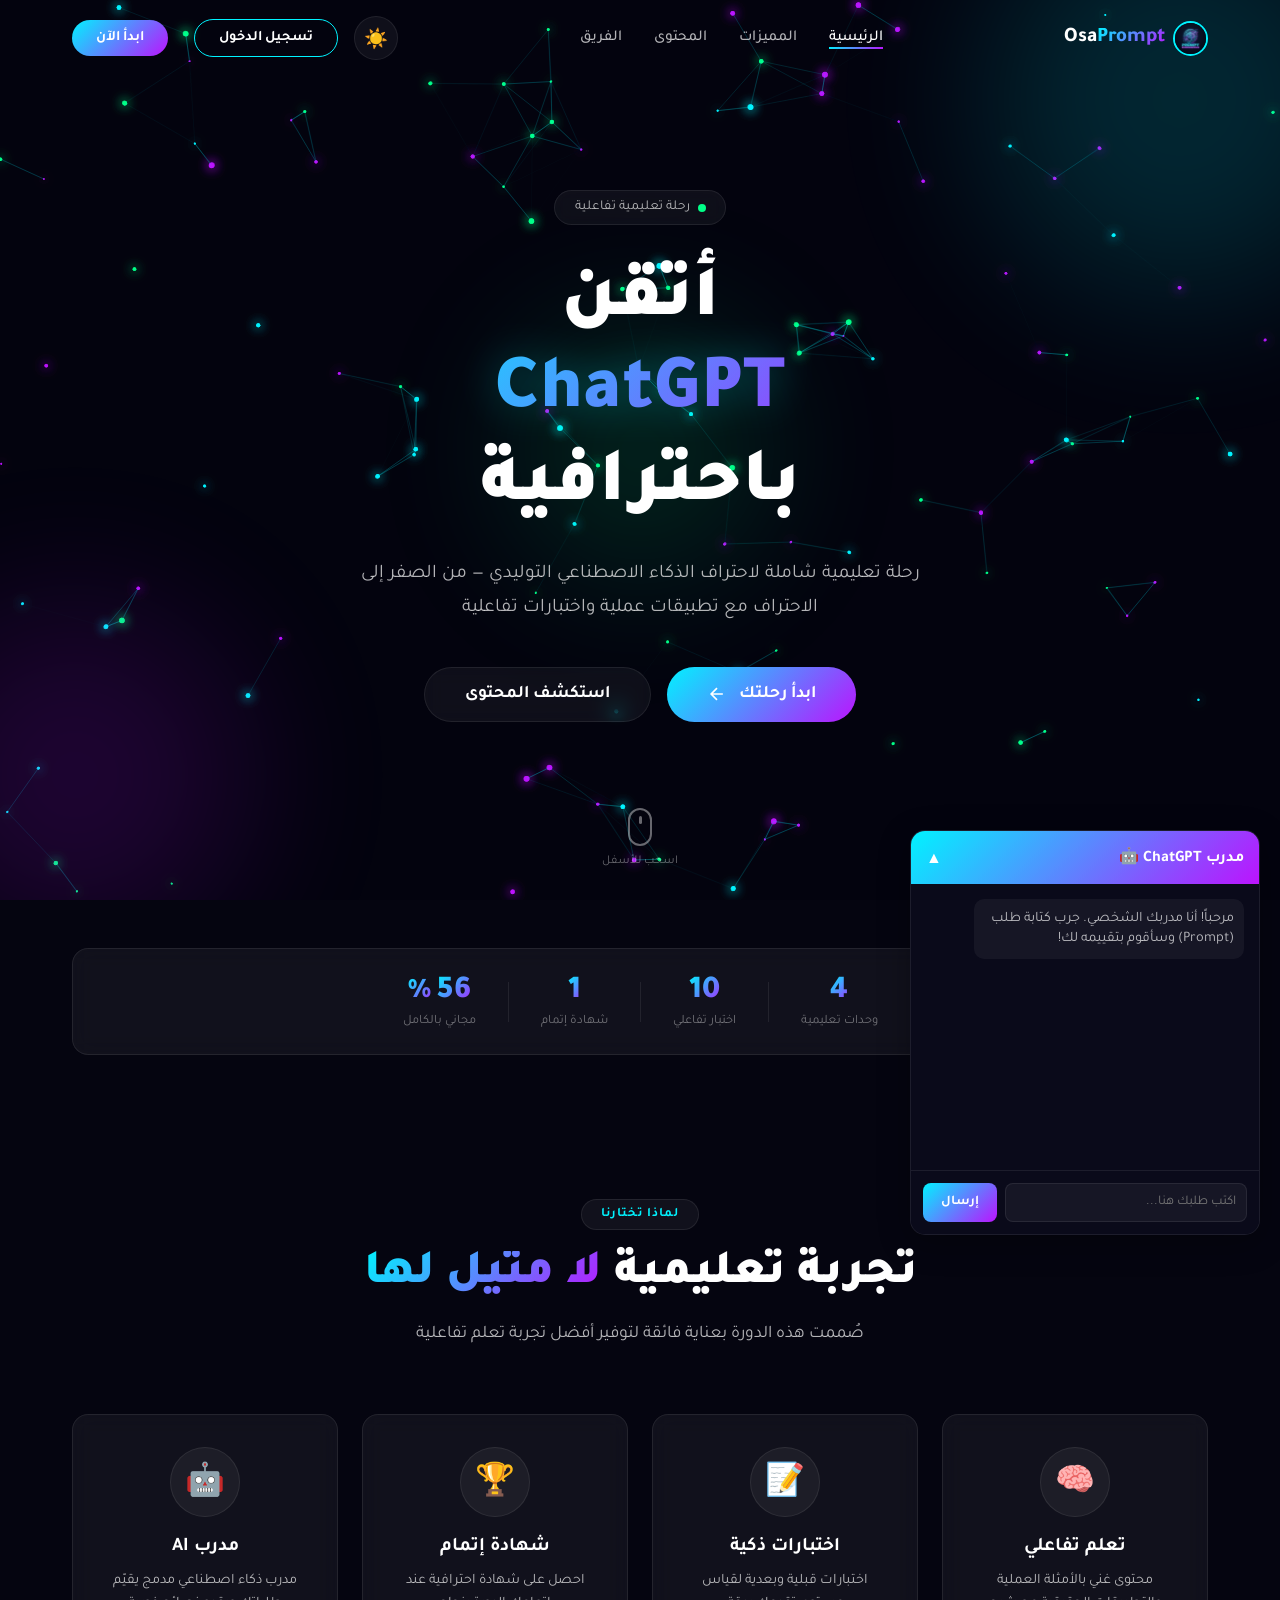
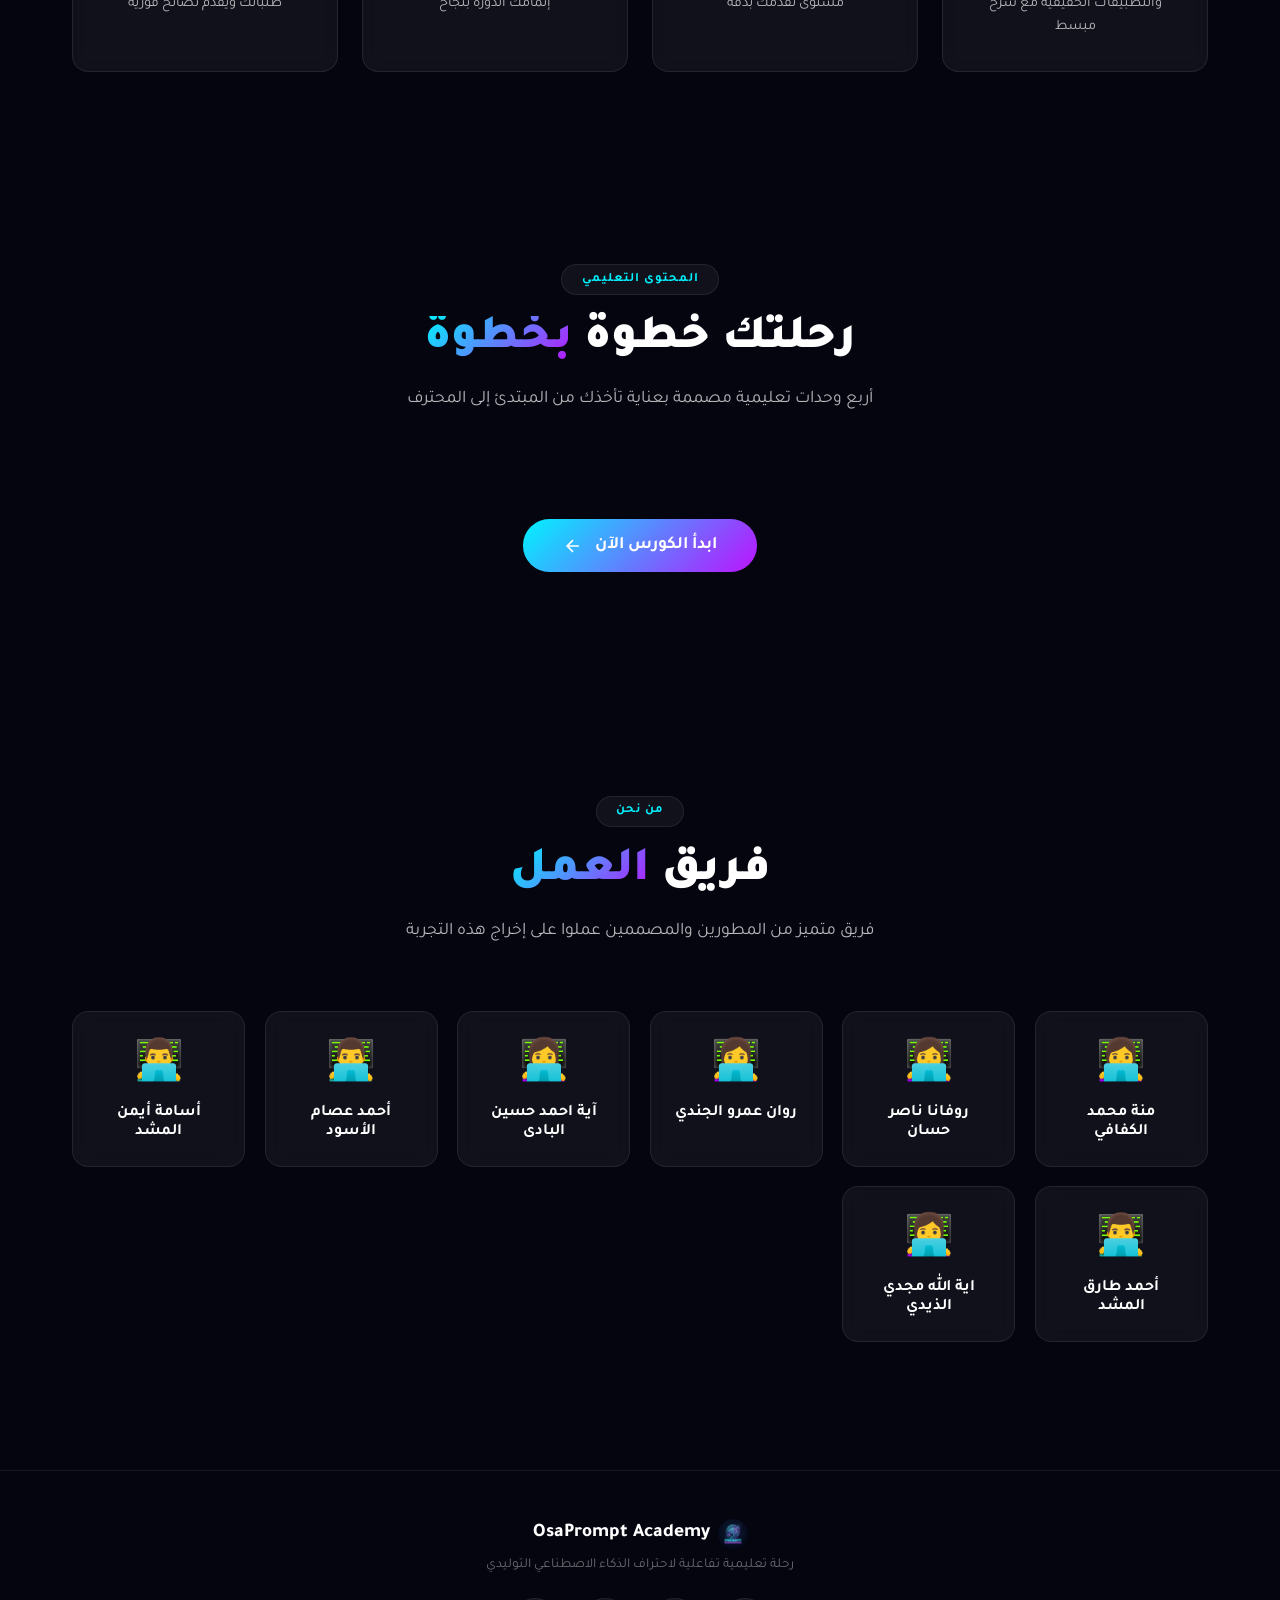
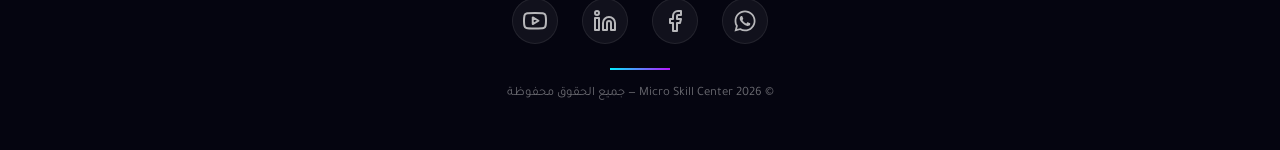
==== index.html @ b355934a "Add files via upload" ====
<!DOCTYPE html>
<html lang="ar" dir="rtl">

<head>
    <meta charset="UTF-8">
    <meta name="viewport" content="width=device-width, initial-scale=1.0">
    <title>OsaPrompt | إتقان ChatGPT</title>
    <meta name="description"
        content="رحلتك لاحتراف الذكاء الاصطناعي التوليدي - تعلم ChatGPT بأسلوب تفاعلي مبهر مع اختبارات وشهادة إتمام">
    
    <!-- Open Graph / Social Media Meta Tags -->
    <meta property="og:title" content="OsaPrompt | إتقان ChatGPT">
    <meta property="og:description" content="رحلة تعليمية تفاعلية لاحتراف الذكاء الاصطناعي التوليدي مع أسامة">
    <meta property="og:image" content="https://osamai-academy.com/assets/osamai_logo.png">
    <meta property="og:url" content="https://osamai-academy.com">
    <meta property="og:type" content="website">
    <meta name="twitter:card" content="summary_large_image">
    <meta name="twitter:title" content="OsaPrompt | إتقان ChatGPT">
    <meta name="twitter:description" content="رحلة تعليمية تفاعلية لاحتراف الذكاء الاصطناعي التوليدي مع أسامة">
    <meta name="twitter:image" content="https://osamai-academy.com/assets/osamai_logo.png">
    
    <link rel="icon" type="image/png" href="assets/osamai_logo.png">
    <link rel="preconnect" href="https://fonts.googleapis.com">
    <link rel="preconnect" href="https://fonts.gstatic.com" crossorigin>
    <link
        href="https://fonts.googleapis.com/css2?family=Inter:wght@300;400;500;600;700;800;900&family=Tajawal:wght@300;400;500;700;800;900&display=swap"
        rel="stylesheet">
    <link rel="stylesheet" href="styles.css">
</head>

<body data-theme="dark">
    <canvas id="neon-canvas"></canvas>

    <!-- ===== NAVBAR ===== -->
    <nav class="navbar" id="navbar">
        <div class="nav-container">
            <a href="#" class="nav-logo">
                <img src="assets/osamai_logo.png" alt="OsamAI Logo" id="navbar-logo" style="height: 35px; border-radius: 50%; border: 2px solid var(--accent); cursor: pointer; transition: transform 0.3s;" onmouseover="this.style.transform='scale(1.1)'" onmouseout="this.style.transform='scale(1)'">
                <span class="logo-text" style="direction: ltr;">Osa<span class="logo-highlight">Prompt</span></span>
            </a>
            <ul class="nav-links" id="nav-links">
                <li><a href="#hero" class="nav-link active">الرئيسية</a></li>
                <li><a href="#features" class="nav-link">المميزات</a></li>
                <li><a href="#modules" class="nav-link">المحتوى</a></li>
                <li><a href="#team" class="nav-link">الفريق</a></li>
            </ul>
            <div class="nav-actions">
                <button class="theme-toggle" id="theme-toggle" title="تبديل المظهر" aria-label="Toggle theme">
                    <span class="theme-icon-dark">☀️</span>
                    <span class="theme-icon-light">🌙</span>
                </button>
                <a href="login.html" class="nav-cta" style="background: transparent; border: 1px solid var(--accent); margin-left: 10px; text-decoration: none; display: flex; align-items: center; justify-content: center;">تسجيل الدخول</a>
                <button class="nav-cta" id="nav-start-btn">ابدأ الآن</button>
                <button class="mobile-menu-btn" id="mobile-menu-btn" aria-label="القائمة">
                    <span></span><span></span><span></span>
                </button>
            </div>
        </div>
    </nav>

    <!-- ===== HERO SECTION ===== -->
    <section class="hero" id="hero">
        <div class="hero-bg-orbs">
            <div class="orb orb-1"></div>
            <div class="orb orb-2"></div>
            <div class="orb orb-3"></div>
        </div>
        <div class="hero-content">
            <div class="hero-badge animate-on-scroll">
                <span class="badge-dot"></span>
                رحلة تعليمية تفاعلية
            </div>
            <h1 class="hero-title animate-on-scroll">
                <span class="title-line">أتقن</span>
                <span class="title-line glow-text">ChatGPT</span>
                <span class="title-line">باحترافية</span>
            </h1>
            <p class="hero-subtitle animate-on-scroll">
                رحلة تعليمية شاملة لاحتراف الذكاء الاصطناعي التوليدي — من الصفر إلى الاحتراف مع تطبيقات عملية واختبارات
                تفاعلية
            </p>
            <div class="hero-actions animate-on-scroll">
                <button class="btn-primary btn-glow" id="hero-start-btn">
                    <span>ابدأ رحلتك</span>
                    <svg width="20" height="20" viewBox="0 0 24 24" fill="none" stroke="currentColor" stroke-width="2">
                        <path d="M19 12H5M12 19l-7-7 7-7" />
                    </svg>
                </button>
                <a href="#modules" class="btn-secondary">
                    <span>استكشف المحتوى</span>
                </a>
            </div>
        </div>
        <div class="scroll-indicator">
            <div class="mouse">
                <div class="wheel"></div>
            </div>
            <span>اسحب للأسفل</span>
        </div>
    </section>

    <!-- ===== STATS BAR ===== -->
    <section class="stats-bar" id="stats-bar">
        <div class="container">
            <div class="hero-stats animate-on-scroll">
                <div class="stat-item">
                    <span class="stat-number" data-target="4">0</span>
                    <span class="stat-label">وحدات تعليمية</span>
                </div>
                <div class="stat-divider"></div>
                <div class="stat-item">
                    <span class="stat-number" data-target="10">0</span>
                    <span class="stat-label">اختبار تفاعلي</span>
                </div>
                <div class="stat-divider"></div>
                <div class="stat-item">
                    <span class="stat-number" data-target="1">0</span>
                    <span class="stat-label">شهادة إتمام</span>
                </div>
                <div class="stat-divider"></div>
                <div class="stat-item">
                    <span class="stat-number" data-target="100">0</span>
                    <span class="stat-label-suffix">%</span>
                    <span class="stat-label">مجاني بالكامل</span>
                </div>
            </div>
        </div>
    </section>

    <!-- ===== FEATURES SECTION ===== -->
    <section class="features-section" id="features">
        <div class="container">
            <div class="section-header animate-on-scroll">
                <span class="section-tag">لماذا تختارنا</span>
                <h2 class="section-title">تجربة تعليمية <span class="gradient-text">لا مثيل لها</span></h2>
                <p class="section-desc">صُممت هذه الدورة بعناية فائقة لتوفير أفضل تجربة تعلم تفاعلية</p>
            </div>
            <div class="features-grid">
                <div class="feature-card animate-on-scroll" data-delay="0">
                    <div class="feature-icon-wrap">
                        <div class="feature-icon">🧠</div>
                    </div>
                    <h3>تعلم تفاعلي</h3>
                    <p>محتوى غني بالأمثلة العملية والتطبيقات الحقيقية مع شرح مبسط</p>
                </div>
                <div class="feature-card animate-on-scroll" data-delay="100">
                    <div class="feature-icon-wrap">
                        <div class="feature-icon">📝</div>
                    </div>
                    <h3>اختبارات ذكية</h3>
                    <p>اختبارات قبلية وبعدية لقياس مستوى تقدمك بدقة</p>
                </div>
                <div class="feature-card animate-on-scroll" data-delay="200">
                    <div class="feature-icon-wrap">
                        <div class="feature-icon">🏆</div>
                    </div>
                    <h3>شهادة إتمام</h3>
                    <p>احصل على شهادة احترافية عند إتمامك الدورة بنجاح</p>
                </div>
                <div class="feature-card animate-on-scroll" data-delay="300">
                    <div class="feature-icon-wrap">
                        <div class="feature-icon">🤖</div>
                    </div>
                    <h3>مدرب AI</h3>
                    <p>مدرب ذكاء اصطناعي مدمج يقيّم طلباتك ويقدم نصائح فورية</p>
                </div>
            </div>
        </div>
    </section>

    <!-- ===== MODULES SECTION ===== -->
    <section class="modules-section" id="modules">
        <div class="container">
            <div class="section-header animate-on-scroll">
                <span class="section-tag">المحتوى التعليمي</span>
                <h2 class="section-title">رحلتك خطوة <span class="gradient-text">بخطوة</span></h2>
                <p class="section-desc">أربع وحدات تعليمية مصممة بعناية تأخذك من المبتدئ إلى المحترف</p>
            </div>
            <div class="modules-grid" id="modules-container">
                <!-- Modules will be injected here by script.js -->
            </div>
            <div class="modules-cta animate-on-scroll">
                <button class="btn-primary btn-glow" id="modules-start-btn">
                    <span>ابدأ الكورس الآن</span>
                    <svg width="20" height="20" viewBox="0 0 24 24" fill="none" stroke="currentColor" stroke-width="2">
                        <path d="M19 12H5M12 19l-7-7 7-7" />
                    </svg>
                </button>
            </div>
        </div>
    </section>

    <!-- ===== TEAM SECTION ===== -->
    <section class="team-section" id="team">
        <div class="container">
            <div class="section-header animate-on-scroll">
                <span class="section-tag">من نحن</span>
                <h2 class="section-title">فريق <span class="gradient-text">العمل</span></h2>
                <p class="section-desc">فريق متميز من المطورين والمصممين عملوا على إخراج هذه التجربة</p>
            </div>
            <div class="team-grid">
                <div class="team-card animate-on-scroll" data-delay="0">
                    <div class="team-avatar">👩‍💻</div>
                    <h4>منة محمد الكفافي</h4>
                </div>
                <div class="team-card animate-on-scroll" data-delay="50">
                    <div class="team-avatar">👩‍💻</div>
                    <h4>روفانا ناصر حسان</h4>
                </div>
                <div class="team-card animate-on-scroll" data-delay="100">
                    <div class="team-avatar">👩‍💻</div>
                    <h4>روان عمرو الجندي</h4>
                </div>
                <div class="team-card animate-on-scroll" data-delay="150">
                    <div class="team-avatar">👩‍💻</div>
                    <h4>آية احمد حسين البادى</h4>
                </div>
                <div class="team-card animate-on-scroll" data-delay="200">
                    <div class="team-avatar">👨‍💻</div>
                    <h4>أحمد عصام الأسود</h4>
                </div>
                <div class="team-card animate-on-scroll" data-delay="250">
                    <div class="team-avatar">👨‍💻</div>
                    <h4>أسامة أيمن المشد</h4>
                </div>
                <div class="team-card animate-on-scroll" data-delay="300">
                    <div class="team-avatar">👨‍💻</div>
                    <h4>أحمد طارق المشد</h4>
                </div>
                <div class="team-card animate-on-scroll" data-delay="350">
                    <div class="team-avatar">👩‍💻</div>
                    <h4>اية الله مجدي الذيدي</h4>
                </div>
            </div>

        </div>
    </section>

    <!-- ===== FOOTER ===== -->
    <footer class="site-footer">
        <div class="container">
            <div class="footer-content">
                <div class="footer-brand">
                    <img src="assets/osamai_logo.png" alt="OsamAI Logo" style="height: 30px; border-radius: 50%;">
                    <span style="direction: ltr;">OsaPrompt Academy</span>
                </div>
                <p class="footer-text">رحلة تعليمية تفاعلية لاحتراف الذكاء الاصطناعي التوليدي</p>
                
                <div class="footer-social">
                    <a href="https://wa.me/201011868045" target="_blank" class="social-icon" title="واتساب">
                        <svg xmlns="http://www.svg.org/2000/svg" viewBox="0 0 448 512" fill="currentColor" width="24" height="24"><path d="M380.9 97.1C339 55.1 283.2 32 223.9 32c-122.4 0-222 99.6-222 222 0 39.1 10.2 77.3 29.6 111L0 480l117.7-30.9c32.4 17.7 68.9 27 106.1 27h.1c122.3 0 224.1-99.6 224.1-222 0-59.3-25.2-115-67.1-157zm-157 341.6c-33.2 0-65.7-8.9-94-25.7l-6.7-4-69.8 18.3L72 359.2l-4.4-7c-18.5-29.4-28.2-63.3-28.2-98.2 0-101.7 82.8-184.5 184.6-184.5 49.3 0 95.6 19.2 130.4 54.1 34.8 34.9 56.2 81.2 56.1 130.5 0 101.8-84.9 184.6-186.6 184.6zm101.2-138.2c-5.5-2.8-32.8-16.2-37.9-18-5.1-1.9-8.8-2.8-12.5 2.8-3.7 5.6-14.3 18-17.6 21.8-3.2 3.7-6.5 4.2-12 1.4-32.6-16.3-54-29.1-75.5-66-5.7-9.8 5.7-9.1 16.3-30.3 1.8-3.7 .9-6.9-.5-9.7-1.4-2.8-12.5-30.1-17.1-41.2-4.5-10.8-9.1-9.3-12.5-9.5-3.2-.2-6.9-.2-10.6-.2-3.7 0-9.7 1.4-14.8 6.9-5.1 5.6-19.4 19-19.4 46.3 0 27.3 19.9 53.7 22.6 57.4 2.8 3.7 39.1 59.7 94.8 83.8 35.2 15.2 49 16.5 66.6 13.9 10.7-1.6 32.8-13.4 37.4-26.4 4.6-13 4.6-24.1 3.2-26.4-1.3-2.5-5-3.9-10.5-6.6z"/></svg>
                    </a>
                    <a href="https://www.facebook.com/share/1HMxedGmGJ/" target="_blank" class="social-icon" title="فيسبوك">
                        <svg viewBox="0 0 24 24" fill="none" stroke="currentColor" stroke-width="2" stroke-linecap="round" stroke-linejoin="round" width="24" height="24"><path d="M18 2h-3a5 5 0 0 0-5 5v3H7v4h3v8h4v-8h3l1-4h-4V7a1 1 0 0 1 1-1h3z"></path></svg>
                    </a>
                    <a href="https://www.linkedin.com/in/osama-almashad-9324b3340?utm_source=share&utm_campaign=share_via&utm_content=profile&utm_medium=android_app" target="_blank" class="social-icon" title="لينكدإن">
                        <svg viewBox="0 0 24 24" fill="none" stroke="currentColor" stroke-width="2" stroke-linecap="round" stroke-linejoin="round" width="24" height="24"><path d="M16 8a6 6 0 0 1 6 6v7h-4v-7a2 2 0 0 0-2-2 2 2 0 0 0-2 2v7h-4v-7a6 6 0 0 1 6-6z"></path><rect x="2" y="9" width="4" height="12"></rect><circle cx="4" cy="4" r="2"></circle></svg>
                    </a>
                    <a href="https://youtube.com/@osospiracy5468?si=_SKB4Z-yZtEt14L-" target="_blank" class="social-icon" title="يوتيوب">
                        <svg viewBox="0 0 24 24" fill="none" stroke="currentColor" stroke-width="2" stroke-linecap="round" stroke-linejoin="round" width="24" height="24"><path d="M22.54 6.42a2.78 2.78 0 0 0-1.94-2C18.88 4 12 4 12 4s-6.88 0-8.6.46a2.78 2.78 0 0 0-1.94 2A29 29 0 0 0 1 11.75a29 29 0 0 0 .46 5.33 2.78 2.78 0 0 0 1.94 2c1.72.46 8.6.46 8.6.46s6.88 0 8.6-.46a2.78 2.78 0 0 0 1.94-2 29 29 0 0 0 .46-5.33 29 29 0 0 0-.46-5.33z"></path><polygon points="9.75 15.02 15.5 11.75 9.75 8.48 9.75 15.02"></polygon></svg>
                    </a>
                </div>
                
                <div class="footer-divider"></div>
                <p class="footer-copy">© 2026 Micro Skill Center — جميع الحقوق محفوظة</p>
            </div>
        </div>
    </footer>

    <!-- ===== MODALS (Preserved) ===== -->

    <!-- Module Content Modal -->
    <div id="module-modal" class="modal hidden">
        <div class="modal-content glass-panel">
            <button class="close-btn">&times;</button>
            <div class="modal-body" id="modal-body">
                <!-- Content goes here -->
            </div>
        </div>
    </div>

    <!-- Quiz Modal -->
    <div id="quiz-modal" class="modal hidden">
        <div class="modal-content glass-panel quiz-panel">
            <h2 id="quiz-title">اختبار</h2>
            <div id="quiz-question-container"></div>
            <button id="next-question-btn" class="action-btn hidden">التالي</button>
        </div>
    </div>

    <!-- Certificate Modal -->
    <div id="certificate-modal" class="modal hidden">
        <div class="modal-content certificate-panel">
            <button class="close-btn" id="close-cert">&times;</button>
            <div id="certificate-display" class="certificate">
                <div class="cert-header-logo">Micro Skill Center</div>
                <div class="cert-title">شهادة إتمام</div>
                <div class="cert-subtitle">Certificate of Completion</div>

                <div class="cert-body">
                    <p>يشهد مركز Micro Skill بأن المتدرب</p>
                    <div id="cert-name" class="cert-student-name">اسم الطالب</div>
                    <p>قد أتم بنجاح وتميز الدورة التدريبية</p>
                    <div class="cert-course-title">إتقان ChatGPT</div>
                    <div class="cert-score-box">
                        الدرجة النهائية: <span id="cert-score">100%</span>
                    </div>
                </div>

                <div class="cert-footer">
                    <div class="cert-date-box">
                        <p>التاريخ</p>
                        <p id="cert-date" style="font-weight: bold; color: #1a1a1a;">-</p>
                    </div>
                    <div class="cert-signature">
                        <div class="signature-img">Osama Almashad</div>
                        <div class="signature-line"></div>
                        <div class="signature-title">المدير العام</div>
                    </div>
                </div>
            </div>
            <button id="print-btn" class="action-btn">طباعة الشهادة</button>
        </div>
    </div>

    <!-- Name Input Modal (Start) -->
    <div id="name-modal" class="modal hidden">
        <div class="modal-content glass-panel center-content">
            <div class="name-modal-icon">🚀</div>
            <h2>مرحباً بك في رحلة التعلم</h2>
            <p>الرجاء إدخال اسمك للبدء ولإصدار الشهادة لاحقاً</p>
            <input type="text" id="user-name-input" placeholder="اسمك الكريم">
            <button id="start-course-btn" class="action-btn">ابدأ الرحلة</button>
        </div>
    </div>

    <!-- Chat Simulator Widget -->
    <div id="chat-widget" class="chat-widget collapsed">
        <div class="chat-header" id="chat-toggle">
            <span>مدرب ChatGPT 🤖</span>
            <button class="toggle-btn">▲</button>
        </div>
        <div class="chat-body">
            <div class="messages-area" id="chat-messages">
                <div class="message system">
                    مرحباً! أنا مدربك الشخصي. جرب كتابة طلب (Prompt) وسأقوم بتقييمه لك!
                </div>
            </div>
            <div class="input-area">
                <input type="text" id="chat-input" placeholder="اكتب طلبك هنا...">
                <button id="send-btn">إرسال</button>
            </div>
        </div>
    </div>

    <!-- Lightbox Modal for Logo -->
    <div id="lightbox-modal" class="modal hidden">
        <button class="close-btn" style="position: fixed; top: 20px; right: 30px; color: white; font-size: 3rem; z-index: 2001; background: rgba(0,0,0,0.5); width: 50px; height: 50px; border-radius: 50%; display: flex; justify-content: center; align-items: center; border: 2px solid var(--accent); cursor: pointer;">&times;</button>
        <div class="modal-content" style="background: transparent; border: none; box-shadow: none; display: flex; justify-content: center; align-items: center; padding: 0;">
            <img src="assets/osamai_logo.png" alt="Logo Zoomed" style="max-width: 90vw; max-height: 80vh; border-radius: 50%; box-shadow: 0 0 50px rgba(0, 243, 255, 0.4); animation: pulse-glow 3s infinite alternate;">
        </div>
    </div>

    <script src="data.js"></script>
    <script src="background.js"></script>
    <script src="script.js"></script>
</body>

</html>
---- styles.css ----
@import url('base.css');
/* === SECTIONS SHARED === */
.stats-bar{position:relative;z-index:1;padding:3rem 0}
.features-section,.modules-section,.team-section{position:relative;z-index:1;padding:6rem 0}
.modules-section{padding-bottom:8rem}
.section-header{text-align:center;margin-bottom:4rem}
.section-tag{display:inline-block;padding:.4rem 1.2rem;border-radius:20px;background:var(--glass);border:1px solid var(--glass-b);font-size:.8rem;color:var(--accent);font-weight:600;margin-bottom:1rem;letter-spacing:1px}
.section-title{font-size:clamp(2rem,4vw,3rem);font-weight:900;margin-bottom:1rem}
.gradient-text{background:var(--grad);-webkit-background-clip:text;background-clip:text;-webkit-text-fill-color:transparent}
.section-desc{font-size:1.1rem;color:var(--text-2);max-width:550px;margin:0 auto;line-height:1.7}
/* === FEATURES === */
.features-grid{display:grid;grid-template-columns:repeat(auto-fit,minmax(250px,1fr));gap:1.5rem}
.feature-card{background:var(--glass);border:1px solid var(--glass-b);border-radius:var(--radius);padding:2rem;text-align:center;transition:all var(--transition);position:relative;overflow:hidden;backdrop-filter:blur(10px)}
.feature-card::before{content:'';position:absolute;inset:0;background:var(--grad);opacity:0;transition:opacity .4s}
.feature-card:hover{transform:translateY(-8px);border-color:var(--accent);box-shadow:0 12px 40px rgba(0,243,255,.1)}
.feature-card:hover::before{opacity:.03}
.feature-icon-wrap{width:70px;height:70px;border-radius:50%;background:var(--glass);border:1px solid var(--glass-b);display:flex;align-items:center;justify-content:center;margin:0 auto 1.2rem;transition:all var(--transition)}
.feature-card:hover .feature-icon-wrap{transform:scale(1.1);border-color:var(--accent);box-shadow:0 0 20px rgba(0,243,255,.15)}
.feature-icon{font-size:2rem}
.feature-card h3{font-size:1.2rem;margin-bottom:.7rem;color:var(--text-1)}
.feature-card p{font-size:.9rem;color:var(--text-2);line-height:1.6}
/* === MODULES GRID === */
.modules-grid{display:grid;grid-template-columns:repeat(auto-fit,minmax(280px,1fr));gap:1.5rem}
.module-card{background:var(--glass);backdrop-filter:blur(10px);border:1px solid var(--glass-b);border-radius:var(--radius);padding:2rem;cursor:pointer;transition:all .4s cubic-bezier(.175,.885,.32,1.275);position:relative;overflow:hidden}
.module-card::after{content:'';position:absolute;top:0;left:0;width:100%;height:3px;background:var(--grad);transform:scaleX(0);transform-origin:right;transition:transform .4s}
.module-card:hover::after{transform:scaleX(1);transform-origin:left}
.module-card:hover{transform:translateY(-8px);background:var(--glass-h);border-color:var(--accent);box-shadow:0 12px 40px rgba(0,243,255,.12)}
.card-number{font-size:3.5rem;font-weight:900;background:var(--grad);-webkit-background-clip:text;background-clip:text;-webkit-text-fill-color:transparent;opacity:.15;position:absolute;top:-5px;left:15px}
[dir="rtl"] .card-number{left:15px;right:auto}
.card-title{font-size:1.4rem;margin:1rem 0 .7rem;color:var(--text-1);font-weight:700}
.card-desc{font-size:.9rem;color:var(--text-2);line-height:1.6}
/* === TEAM === */
.team-grid{display:grid;grid-template-columns:repeat(auto-fit,minmax(170px,1fr));gap:1.2rem;margin-bottom:2rem}
.team-card{background:var(--glass);border:1px solid var(--glass-b);border-radius:var(--radius);padding:1.5rem;text-align:center;transition:all var(--transition);backdrop-filter:blur(10px)}
.team-card:hover{transform:translateY(-6px);border-color:var(--accent);box-shadow:0 8px 25px rgba(0,243,255,.1)}
.team-avatar{font-size:2.5rem;margin-bottom:.8rem;display:block}
.team-card h4{font-size:1rem;font-weight:700;color:var(--text-1)}
.contact-bar{display:flex;justify-content:center;gap:1.5rem;flex-wrap:wrap}
.contact-chip{display:flex;align-items:center;gap:.5rem;padding:.7rem 1.5rem;border-radius:30px;background:var(--glass);border:1px solid var(--glass-b);font-size:.9rem;color:var(--text-2);transition:all var(--transition)}
.contact-chip:hover{border-color:var(--accent);color:var(--text-1)}
/* === MODULES CTA === */
.modules-cta{text-align:center;margin-top:2.5rem}
/* === FOOTER === */
.site-footer{position:relative;z-index:1;padding:3rem 0;border-top:1px solid var(--glass-b)}
.footer-content{text-align:center}
.footer-brand{display:flex;align-items:center;justify-content:center;gap:.5rem;font-size:1.2rem;font-weight:800;margin-bottom:.5rem}
.footer-text{color:var(--text-3);font-size:.85rem;margin-bottom:1.5rem}
.footer-social{display:flex;justify-content:center;gap:1.5rem;margin-bottom:1.5rem}
.social-icon{color:var(--text-2);transition:all var(--transition);display:flex;align-items:center;justify-content:center;padding:10px;border-radius:50%;background:var(--glass);border:1px solid var(--glass-b)}
.social-icon:hover{color:var(--accent);border-color:var(--accent);transform:translateY(-3px);box-shadow:0 5px 15px rgba(0,243,255,.2)}
.footer-divider{width:60px;height:2px;background:var(--grad);margin:1.5rem auto 1rem auto}
.footer-copy{color:var(--text-3);font-size:.8rem}
/* === MODAL (kept + improved) === */
.modal{position:fixed;inset:0;z-index:2000;display:flex;justify-content:center;align-items:center;background:rgba(0,0,0,.7);backdrop-filter:blur(8px);opacity:1;visibility:visible;transition:all .3s}
.modal.hidden{opacity:0;visibility:hidden;pointer-events:none}
.modal-content{width:90%;max-width:800px;max-height:90vh;background:var(--bg-2);border:1px solid var(--glass-b);border-radius:20px;padding:2.5rem;position:relative;overflow-y:auto;box-shadow:0 0 50px rgba(0,243,255,.1);animation:slide-up .4s ease-out}
.close-btn{position:absolute;top:1rem;left:1rem;background:none;border:none;color:var(--text-1);font-size:2rem;cursor:pointer;transition:color .3s;z-index:10}
.close-btn:hover{color:var(--accent2)}
.center-content{text-align:center;display:flex;flex-direction:column;align-items:center;gap:1.2rem}
.name-modal-icon{font-size:3rem;margin-bottom:.5rem}
#user-name-input{padding:15px;font-size:1.3rem;border-radius:12px;border:2px solid var(--glass-b);background:var(--glass);color:var(--text-1);text-align:center;width:80%;font-family:inherit;transition:border-color var(--transition)}
#user-name-input:focus{outline:none;border-color:var(--accent)}
.modal-body h2{color:var(--accent);margin-bottom:1.5rem;font-size:2.2rem}
.modal-body h3{color:var(--accent2);margin-top:2rem;margin-bottom:1rem;font-size:1.5rem}
.modal-body p{margin-bottom:1rem;line-height:1.8;font-size:1.05rem;color:var(--text-2)}
.modal-body ul,.modal-body ol{margin-right:2rem;margin-bottom:1.5rem}
.modal-body li{margin-bottom:.5rem;line-height:1.6;color:var(--text-2)}
.practical-section{background:rgba(0,243,255,.05);border-right:4px solid var(--accent);padding:1.5rem;margin-top:2rem;border-radius:8px}
[data-theme="light"] .practical-section{background:rgba(0,119,170,.05)}
/* === QUIZ === */
.quiz-panel{text-align:center}
#quiz-title{margin-bottom:2rem;margin-top:0;color:var(--accent);font-size:2.2rem}
#quiz-question-container h3{font-size:1.6rem;line-height:1.5;color:var(--text-1)}
.quiz-option{display:block;width:100%;padding:14px;margin:8px 0;background:var(--glass);border:1px solid var(--glass-b);border-radius:10px;color:var(--text-1);cursor:pointer;transition:all .2s;font-size:1rem;font-family:inherit}
.quiz-option:hover{background:var(--glass-h);border-color:var(--accent)}
.quiz-option.correct{background:rgba(0,255,136,.15);border-color:var(--success)}
.quiz-option.wrong{background:rgba(255,51,102,.15);border-color:var(--error)}
.action-btn{background:var(--grad);border:none;padding:14px 40px;border-radius:30px;color:#fff;font-size:1.1rem;font-weight:700;cursor:pointer;margin-top:20px;transition:transform .2s;font-family:inherit}
.action-btn:hover{transform:scale(1.05)}
/* === CERTIFICATE === */
.certificate{background:#050505;color:#00ff88;padding:50px;border:2px solid #00ff88;position:relative;text-align:center;margin-bottom:20px;box-shadow:0 0 50px rgba(0,255,136,.1);font-family:'Tajawal',sans-serif;overflow:hidden;background-image:linear-gradient(rgba(0,255,136,.03) 1px,transparent 1px),linear-gradient(90deg,rgba(0,255,136,.03) 1px,transparent 1px);background-size:30px 30px}
.certificate::before,.certificate::after{content:'';position:absolute;width:30px;height:30px;border:2px solid #00ff88}
.certificate::before{top:10px;left:10px;border-right:none;border-bottom:none}
.certificate::after{bottom:10px;right:10px;border-left:none;border-top:none}
.cert-header-logo{font-size:1.8rem;color:#00ff88;text-transform:uppercase;letter-spacing:4px;margin-bottom:30px;border-bottom:1px solid rgba(0,255,136,.3);display:inline-block;padding-bottom:10px;text-shadow:0 0 10px #00ff88}
.cert-title{font-size:3.5rem;font-weight:900;margin-bottom:10px;color:#fff;text-transform:uppercase;letter-spacing:2px;text-shadow:0 0 20px rgba(0,255,136,.5)}
.cert-subtitle{font-size:1.2rem;color:#00cc6a;margin-bottom:40px;text-transform:uppercase;letter-spacing:3px}
.cert-body p{font-size:1.2rem;color:#ccc;margin:10px 0}
.cert-student-name{font-size:3rem;color:#fff;font-weight:bold;margin:20px 0;font-family:'Inter',sans-serif;text-shadow:0 0 20px rgba(255,255,255,.5);border-bottom:2px solid #00ff88;display:inline-block;padding:0 40px 10px}
.cert-course-title{font-size:2.2rem;color:#00ff88;margin:20px 0;font-weight:bold}
.cert-score-box{background:rgba(0,255,136,.1);color:#00ff88;display:inline-block;padding:15px 40px;border:1px solid #00ff88;border-radius:5px;font-size:1.5rem;margin:20px 0;box-shadow:0 0 20px rgba(0,255,136,.2)}
.cert-footer{display:flex;justify-content:space-between;align-items:flex-end;margin-top:60px;padding-top:20px;border-top:1px solid rgba(0,255,136,.3)}
.cert-signature{text-align:center}
.signature-img{font-size:2rem;color:#fff;margin-bottom:5px;text-shadow:0 0 5px #fff}
.signature-line{width:200px;height:1px;background:#00ff88;margin:0 auto 5px}
.signature-title{font-size:.9rem;color:#00cc6a;text-transform:uppercase;letter-spacing:1px}
#cert-date{color:#00ff88!important}
/* === CHAT WIDGET === */
.chat-widget{position:fixed;bottom:20px;right:20px;width:350px;background:var(--bg-2);border:1px solid var(--glass-b);border-radius:15px;box-shadow:var(--shadow);z-index:1500;transition:transform .3s;display:flex;flex-direction:column;overflow:hidden}
.chat-widget.collapsed{transform:translateY(calc(100% - 50px))}
.chat-header{background:var(--grad);padding:15px;cursor:pointer;display:flex;justify-content:space-between;align-items:center;font-weight:bold;color:#fff}
.toggle-btn{background:none;border:none;color:#fff;font-size:1rem;cursor:pointer}
.chat-body{height:350px;display:flex;flex-direction:column;background:var(--bg-2)}
.messages-area{flex:1;padding:15px;overflow-y:auto;display:flex;flex-direction:column;gap:10px}
.message{padding:10px;border-radius:10px;max-width:85%;font-size:.9rem;line-height:1.4}
.message.system{background:var(--glass);align-self:flex-start;color:var(--text-2)}
.message.user{background:var(--accent);color:#000;align-self:flex-end}
.message.feedback{background:rgba(188,19,254,.1);border:1px solid var(--accent2);align-self:flex-start;font-size:.85rem;color:var(--text-2)}
.input-area{padding:12px;border-top:1px solid var(--glass-b);display:flex;gap:8px}
#chat-input{flex:1;background:var(--glass);border:1px solid var(--glass-b);padding:10px;border-radius:8px;color:var(--text-1);font-family:inherit;transition:border-color var(--transition)}
#chat-input:focus{outline:none;border-color:var(--accent)}
#send-btn{background:var(--grad);border:none;padding:0 18px;border-radius:8px;cursor:pointer;font-weight:bold;color:#fff;font-family:inherit}
/* === MEDIA STYLES === */
.media-container{margin:20px 0;text-align:center;border-radius:12px;overflow:hidden;box-shadow:0 4px 15px rgba(0,0,0,.2)}
.module-image{max-width:100%;height:auto;display:block;border-radius:12px}
.video-container{position:relative;padding-bottom:56.25%;height:0;overflow:hidden;border-radius:12px;margin:20px 0;box-shadow:0 4px 15px rgba(0,0,0,.2);border:1px solid var(--glass-b)}
.video-container iframe{position:absolute;inset:0;width:100%;height:100%}
/* === ANIMATIONS === */
@keyframes pulse-glow{from{filter:drop-shadow(0 0 20px rgba(0,243,255,.3))}to{filter:drop-shadow(0 0 40px rgba(188,19,254,.4))}}
[data-theme="light"] .glow-text{animation:none}
@keyframes slide-up{from{transform:translateY(40px);opacity:0}to{transform:translateY(0);opacity:1}}
@keyframes float{0%,100%{transform:translateY(0)}50%{transform:translateY(-30px)}}
@keyframes pulse{0%,100%{opacity:1;transform:scale(1)}50%{opacity:.5;transform:scale(.8)}}
@keyframes bounce{0%,100%{transform:translateY(0)}50%{transform:translateY(8px)}}
@keyframes scroll-wheel{0%{opacity:1;transform:translateY(0)}100%{opacity:0;transform:translateY(8px)}}
/* Scroll animations */
.animate-on-scroll{opacity:0;transform:translateY(30px);transition:opacity .6s ease-out,transform .6s ease-out}
.animate-on-scroll.visible{opacity:1;transform:translateY(0)}
/* === HIDDEN === */
.hidden{display:none!important}
/* === PRINT === */
@media print{
@page{size:landscape;margin:0}
body>*{display:none!important}
#certificate-modal{display:flex!important;visibility:visible!important;position:absolute!important;inset:0;width:100%;height:100%;background:#000!important;-webkit-print-color-adjust:exact;print-color-adjust:exact;align-items:center;justify-content:center;margin:0;padding:0}
#certificate-modal *{visibility:visible}
.certificate{width:90%!important;max-width:100%!important;height:auto!important;box-shadow:none!important;border:5px solid #00ff88!important;margin:0 auto!important;page-break-inside:avoid;background-color:#050505!important;color:white!important;transform:none!important;zoom:.7}
.close-btn,#print-btn{display:none!important}
}
/* === RESPONSIVE === */
@media(max-width:768px){
.nav-links{display:none;position:absolute;top:100%;left:0;right:0;background:var(--bg-2);border-bottom:1px solid var(--glass-b);flex-direction:column;padding:1rem 2rem;gap:0}
.nav-links.open{display:flex}
.nav-link{padding:.8rem 0;border-bottom:1px solid var(--glass-b)}
.mobile-menu-btn{display:flex}
.nav-cta{display:none}
.hero-title{font-size:2.5rem}
.hero-stats{flex-direction:column;gap:1rem}
.stat-divider{width:40px;height:1px}
.features-grid{grid-template-columns:1fr 1fr}
.team-grid{grid-template-columns:repeat(2,1fr)}
.chat-widget{width:calc(100% - 20px);right:10px}
.certificate{padding:20px}
.cert-title{font-size:2rem}
.cert-student-name{font-size:1.8rem;padding:0 10px 5px}
}
@media(max-width:480px){
.features-grid{grid-template-columns:1fr}
.team-grid{grid-template-columns:repeat(2,1fr)}
.hero-actions{flex-direction:column;align-items:center}
.contact-bar{flex-direction:column;align-items:center}
}
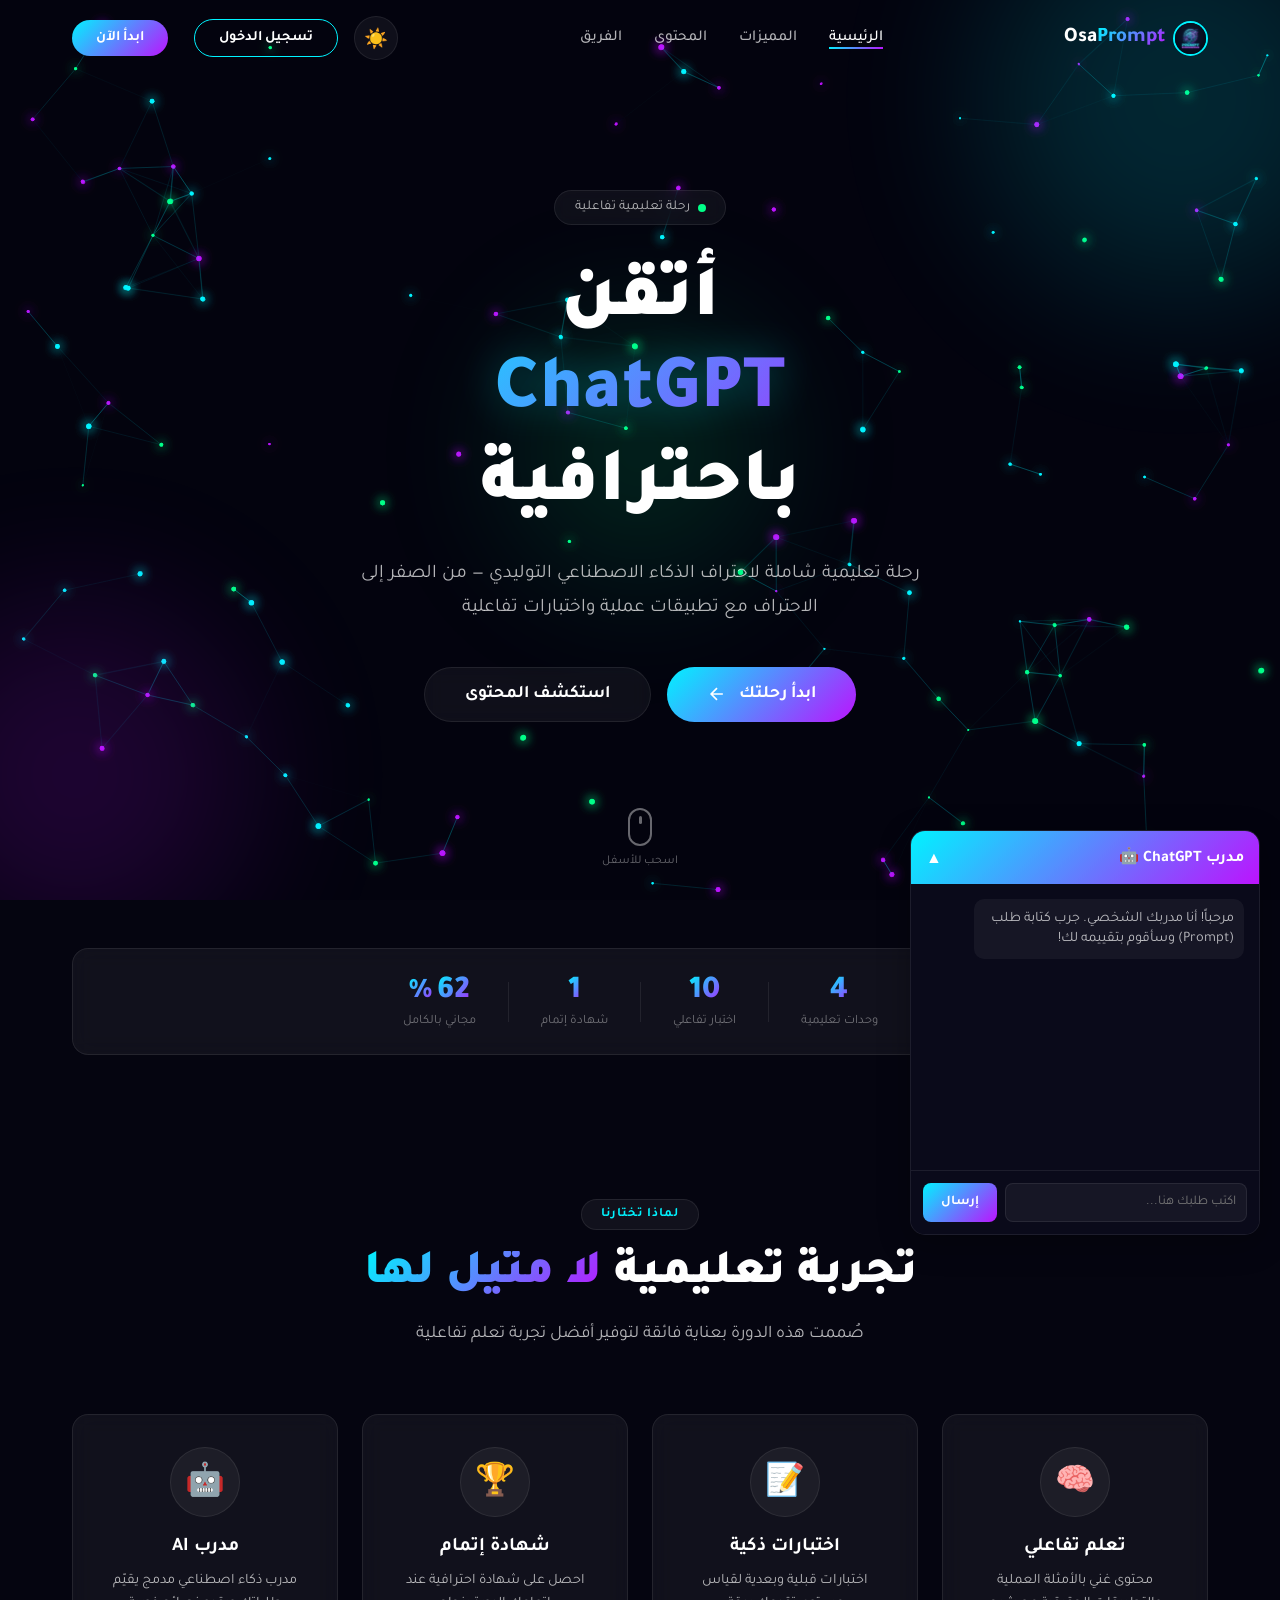
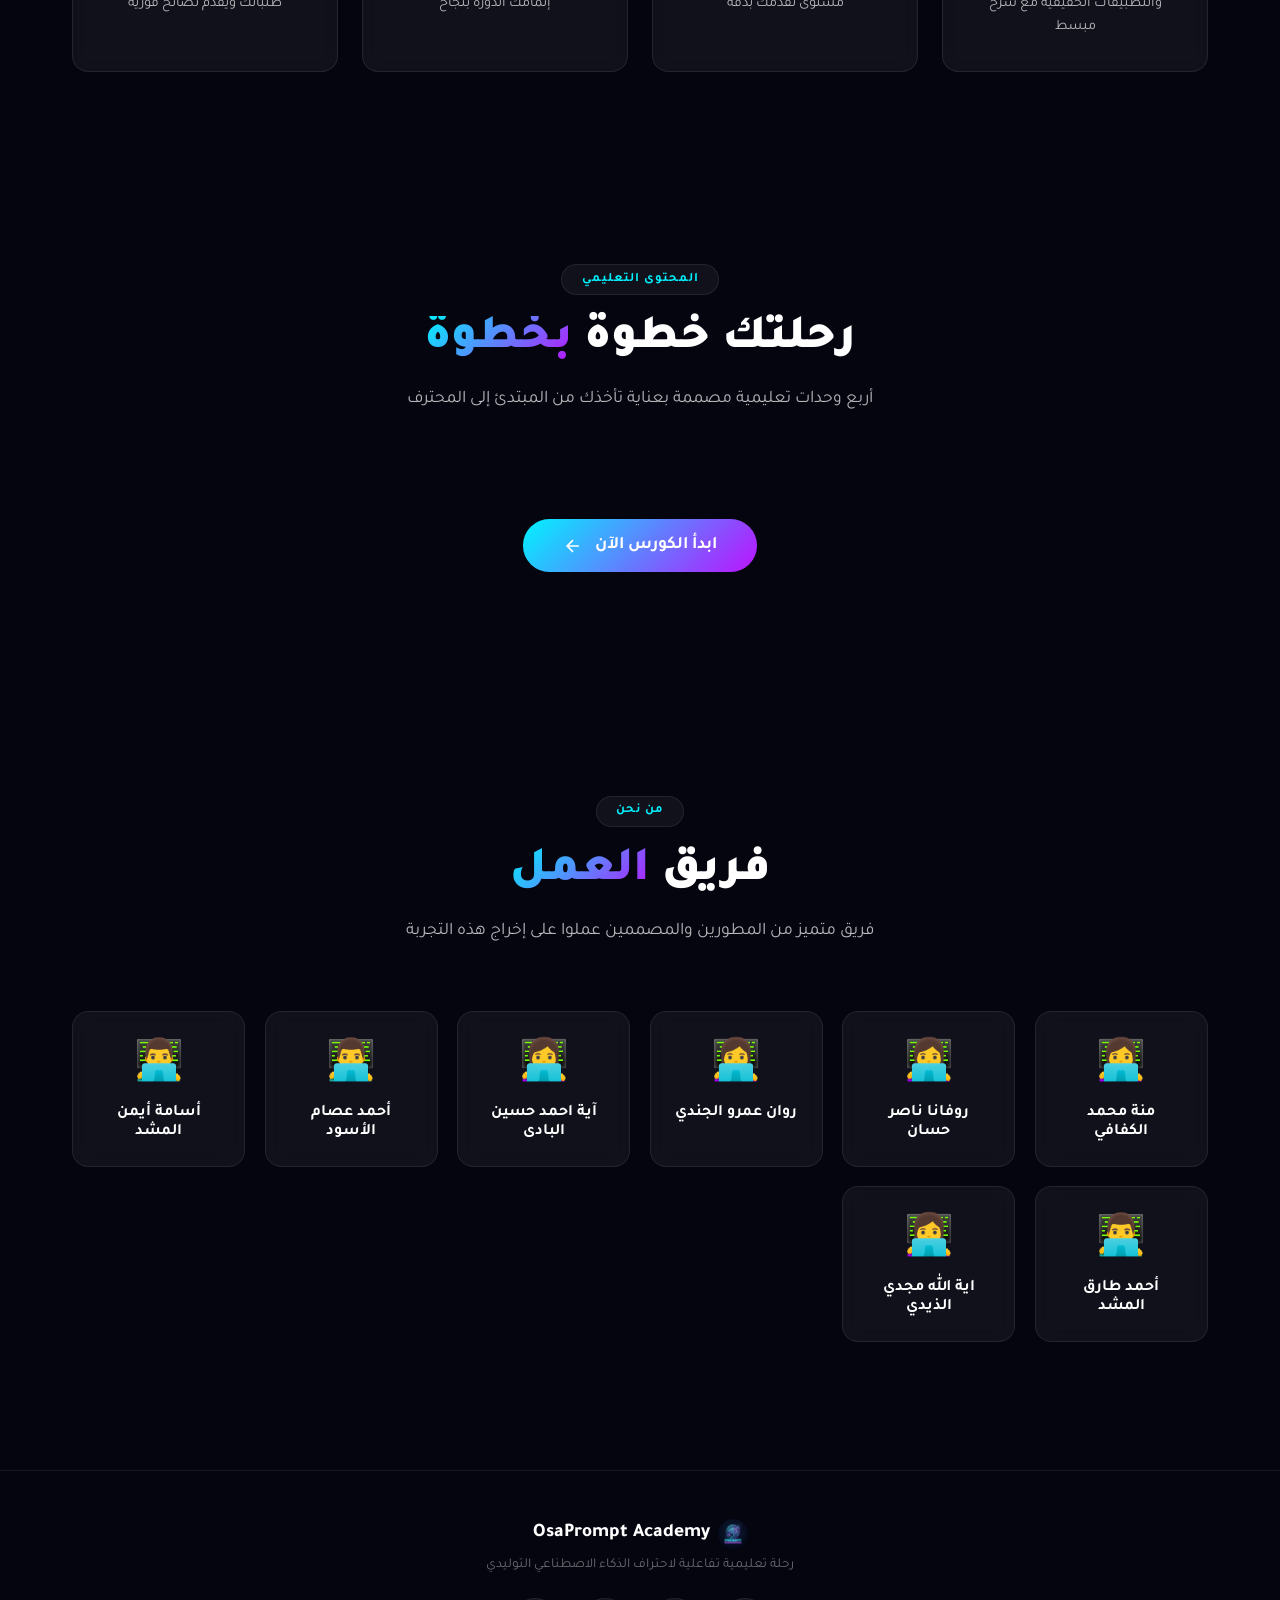
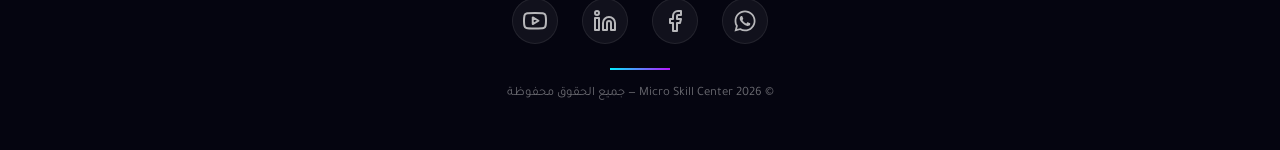
==== commit aaf0f3c1: "Add files via upload" ====
--- a/index.html
+++ b/index.html
@@ -11,13 +11,13 @@
     <!-- Open Graph / Social Media Meta Tags -->
     <meta property="og:title" content="OsaPrompt | إتقان ChatGPT">
     <meta property="og:description" content="رحلة تعليمية تفاعلية لاحتراف الذكاء الاصطناعي التوليدي مع أسامة">
-    <meta property="og:image" content="https://osamai-academy.com/assets/osamai_logo.png">
-    <meta property="og:url" content="https://osamai-academy.com">
+    <meta property="og:image" content="https://osa-prompt.vercel.app/assets/osamai_logo.png">
+    <meta property="og:url" content="https://osa-prompt.vercel.app">
     <meta property="og:type" content="website">
     <meta name="twitter:card" content="summary_large_image">
     <meta name="twitter:title" content="OsaPrompt | إتقان ChatGPT">
     <meta name="twitter:description" content="رحلة تعليمية تفاعلية لاحتراف الذكاء الاصطناعي التوليدي مع أسامة">
-    <meta name="twitter:image" content="https://osamai-academy.com/assets/osamai_logo.png">
+    <meta name="twitter:image" content="https://osa-prompt.vercel.app/assets/osamai_logo.png">
     
     <link rel="icon" type="image/png" href="assets/osamai_logo.png">
     <link rel="preconnect" href="https://fonts.googleapis.com">
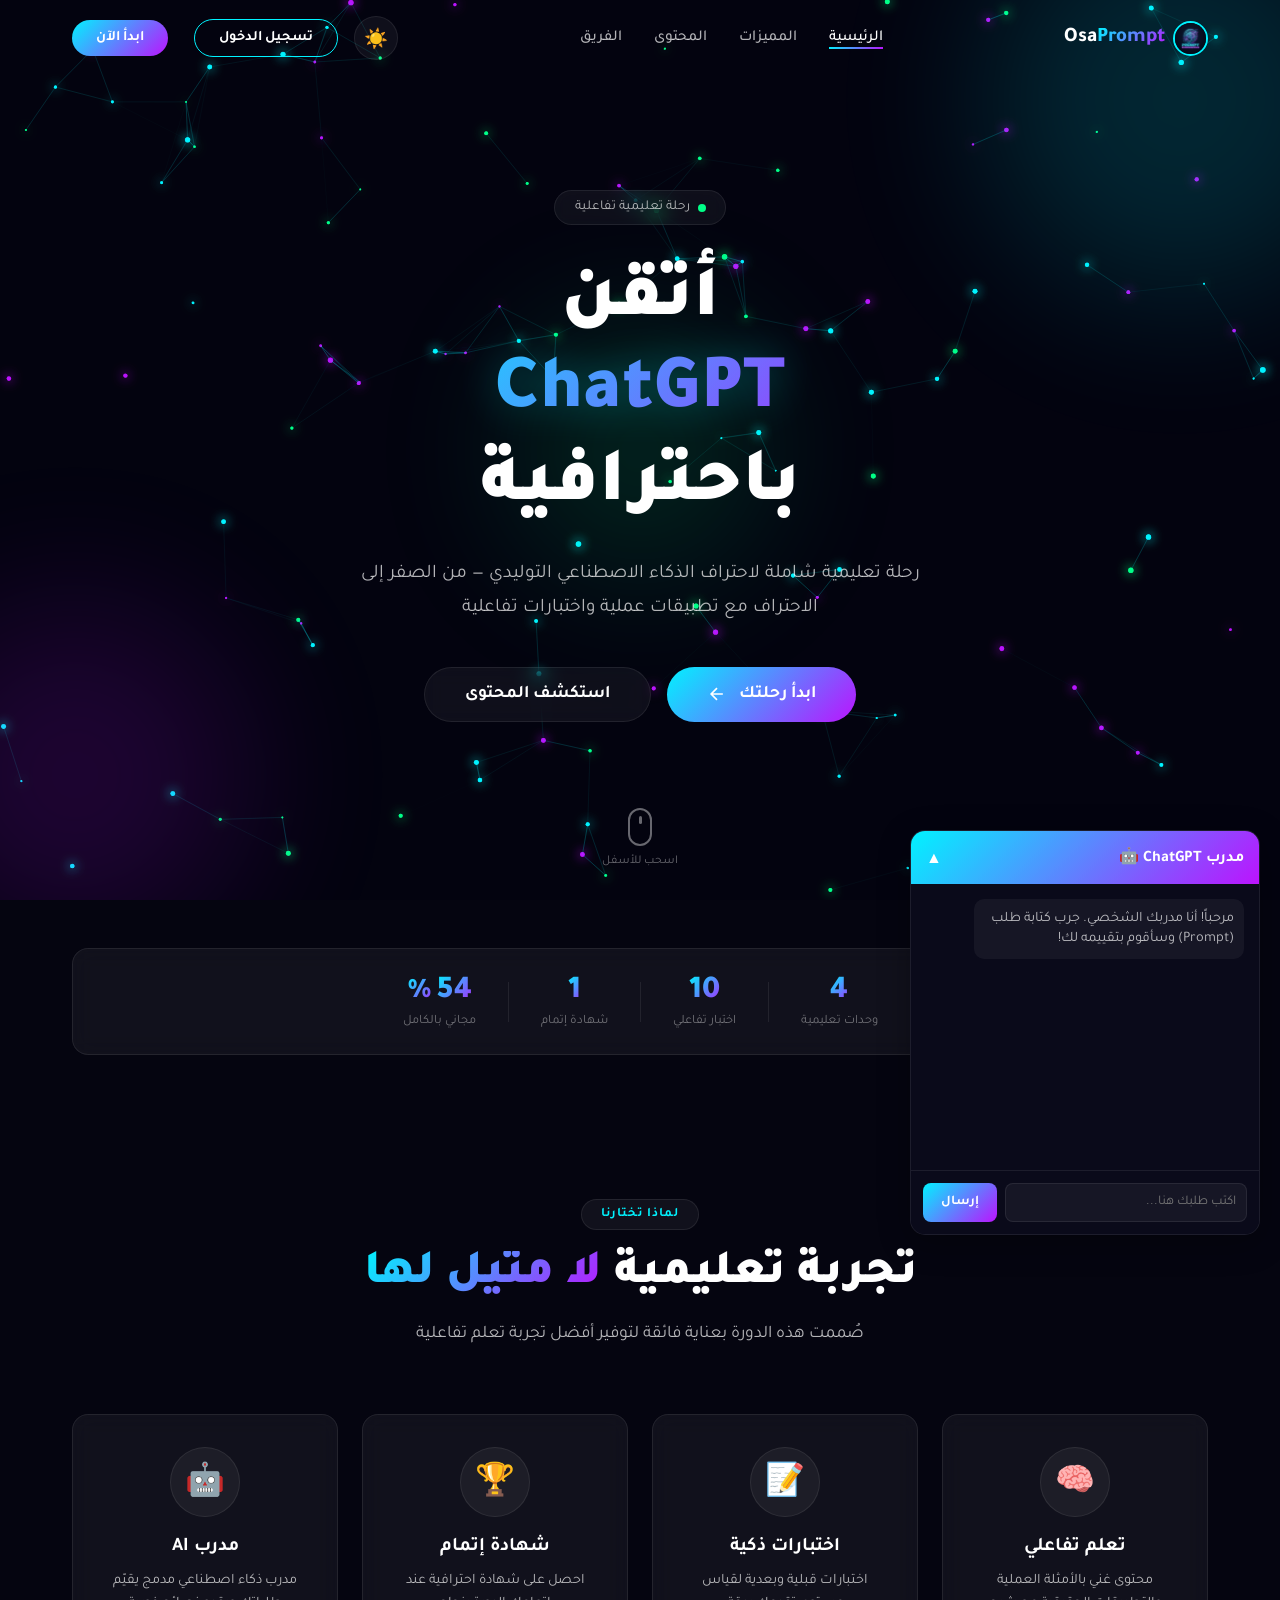
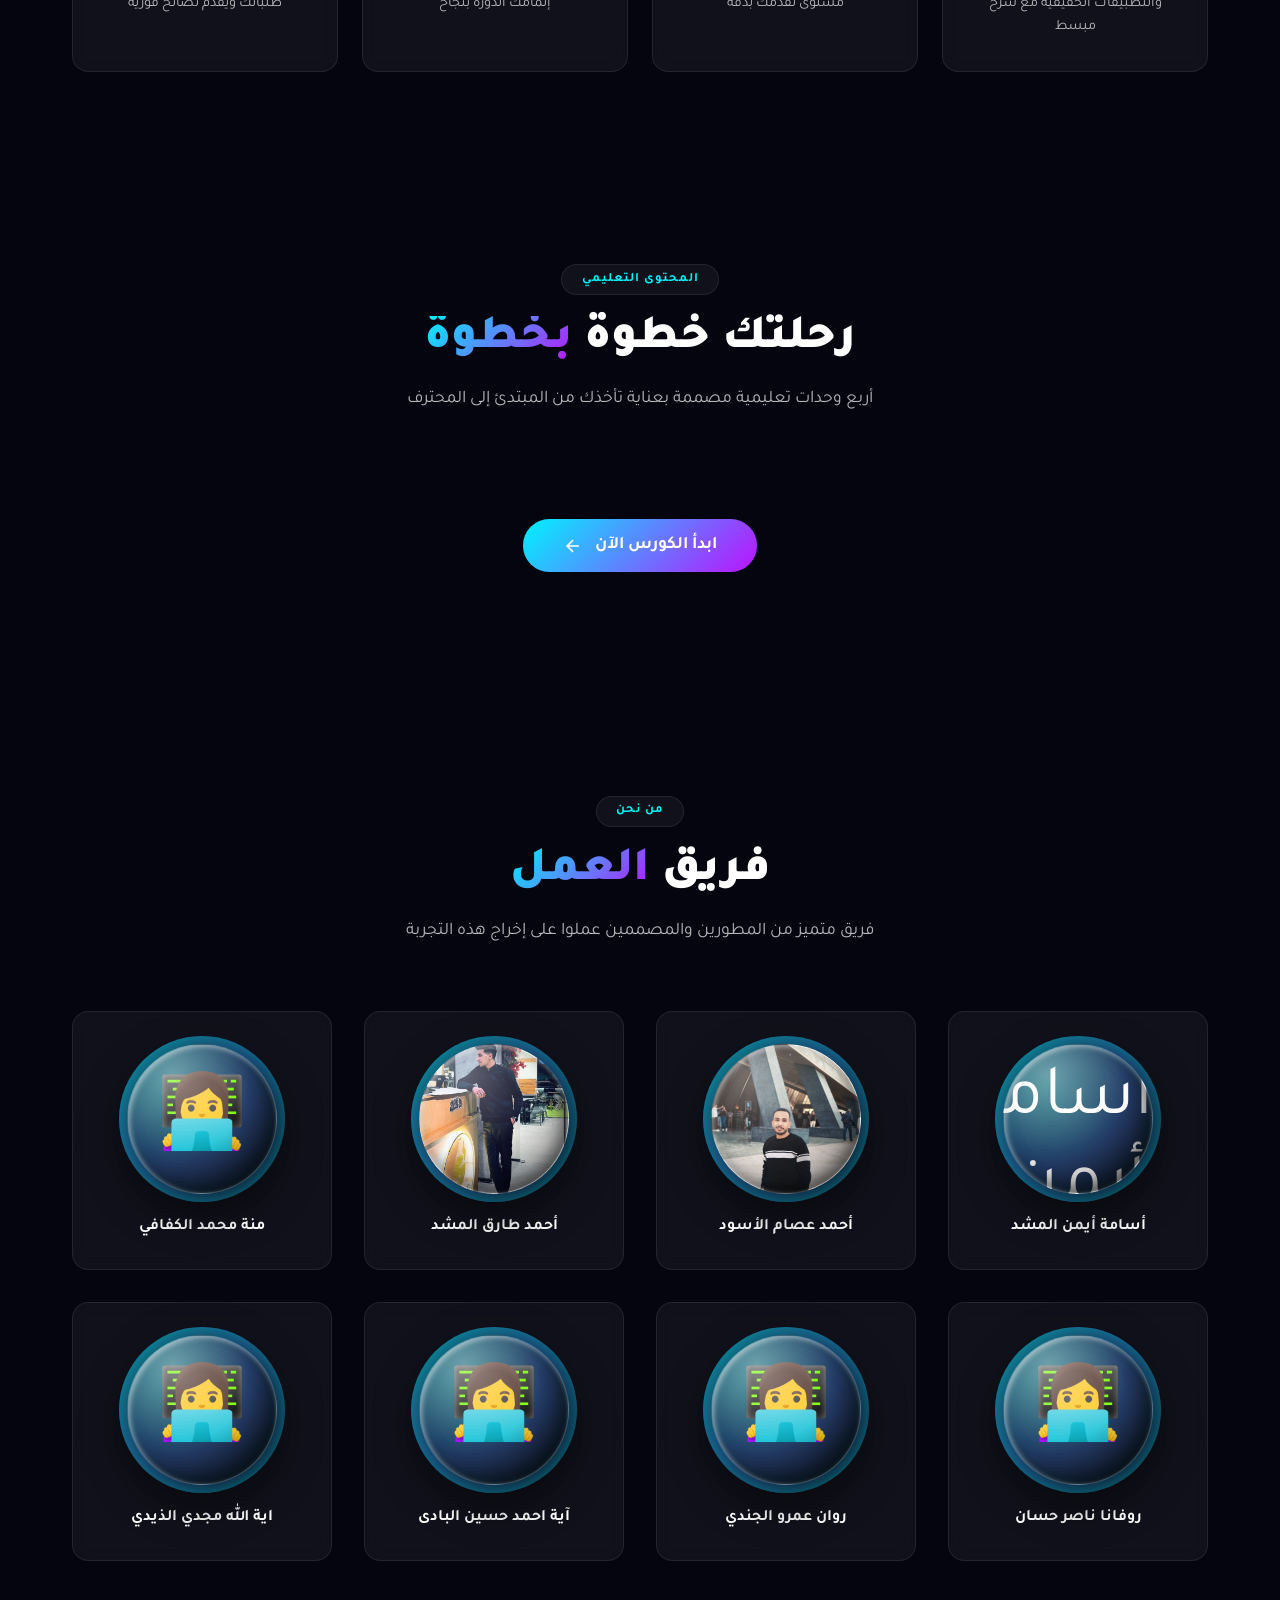
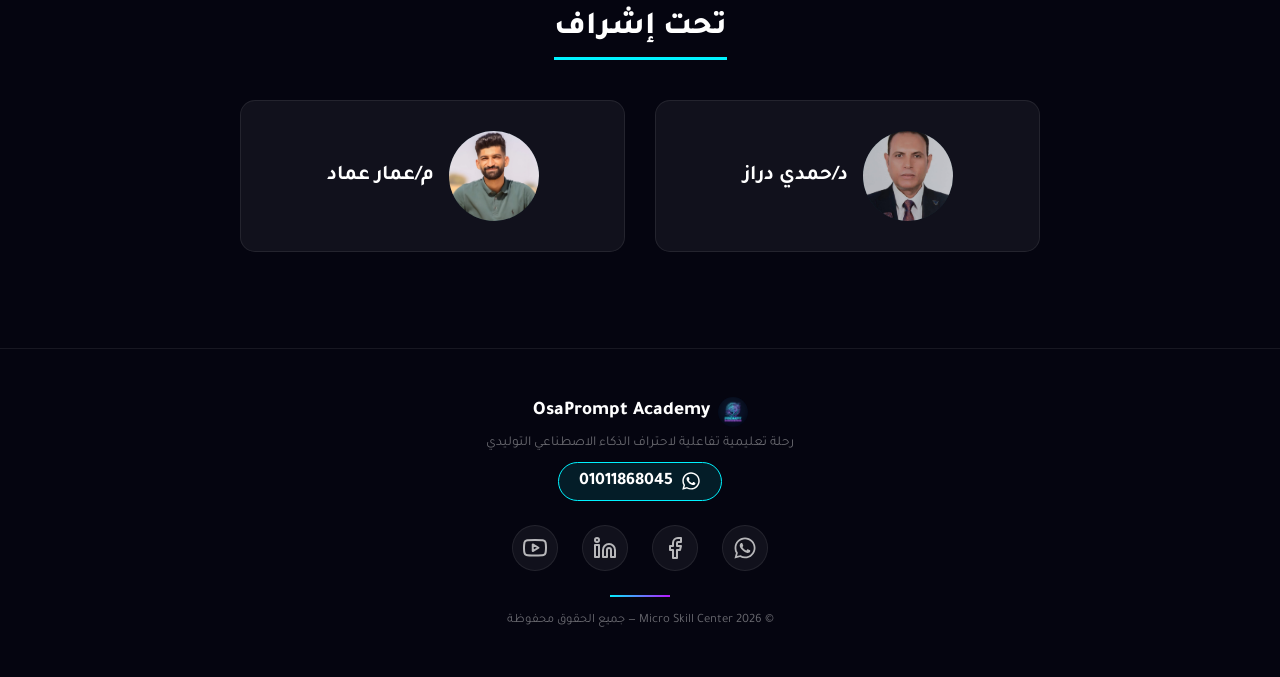
==== commit 60835d07: "Project updates" ====
--- a/index.html
+++ b/index.html
@@ -200,36 +200,79 @@
             </div>
             <div class="team-grid">
                 <div class="team-card animate-on-scroll" data-delay="0">
-                    <div class="team-avatar">👩‍💻</div>
+                    <div class="team-img">
+                        <div class="team-img-inner">
+                            <img src="4dfbgsk5t1rmy0cxgv08qgb4bm_result_.png" alt="أسامة أيمن المشد">
+                        </div>
+                    </div>
+                    <h4>أسامة أيمن المشد</h4>
+                </div>
+                <div class="team-card animate-on-scroll" data-delay="50">
+                    <div class="team-img">
+                        <div class="team-img-inner">
+                            <img src="WhatsApp%20Image%202026-03-14%20at%204.17.52%20PM.jpeg" alt="أحمد عصام الأسود">
+                        </div>
+                    </div>
+                    <h4>أحمد عصام الأسود</h4>
+                </div>
+                <div class="team-card animate-on-scroll" data-delay="100">
+                    <div class="team-img">
+                        <div class="team-img-inner">
+                            <img id="img-almashad" src="WhatsApp%20Image%202026-03-14%20at%205.13.11%20PM.jpeg" alt="أحمد طارق المشد">
+                        </div>
+                    </div>
+                    <h4>أحمد طارق المشد</h4>
+                </div>
+                <div class="team-card animate-on-scroll" data-delay="150">
+                    <div class="team-img">
+                        <div class="team-img-inner">👩‍💻</div>
+                    </div>
                     <h4>منة محمد الكفافي</h4>
                 </div>
-                <div class="team-card animate-on-scroll" data-delay="50">
-                    <div class="team-avatar">👩‍💻</div>
+                <div class="team-card animate-on-scroll" data-delay="200">
+                    <div class="team-img">
+                        <div class="team-img-inner">👩‍💻</div>
+                    </div>
                     <h4>روفانا ناصر حسان</h4>
                 </div>
-                <div class="team-card animate-on-scroll" data-delay="100">
-                    <div class="team-avatar">👩‍💻</div>
+                <div class="team-card animate-on-scroll" data-delay="250">
+                    <div class="team-img">
+                        <div class="team-img-inner">👩‍💻</div>
+                    </div>
                     <h4>روان عمرو الجندي</h4>
                 </div>
-                <div class="team-card animate-on-scroll" data-delay="150">
-                    <div class="team-avatar">👩‍💻</div>
+                <div class="team-card animate-on-scroll" data-delay="300">
+                    <div class="team-img">
+                        <div class="team-img-inner">👩‍💻</div>
+                    </div>
                     <h4>آية احمد حسين البادى</h4>
                 </div>
-                <div class="team-card animate-on-scroll" data-delay="200">
-                    <div class="team-avatar">👨‍💻</div>
-                    <h4>أحمد عصام الأسود</h4>
-                </div>
-                <div class="team-card animate-on-scroll" data-delay="250">
-                    <div class="team-avatar">👨‍💻</div>
-                    <h4>أسامة أيمن المشد</h4>
-                </div>
-                <div class="team-card animate-on-scroll" data-delay="300">
-                    <div class="team-avatar">👨‍💻</div>
-                    <h4>أحمد طارق المشد</h4>
-                </div>
                 <div class="team-card animate-on-scroll" data-delay="350">
-                    <div class="team-avatar">👩‍💻</div>
+                    <div class="team-img">
+                        <div class="team-img-inner">👩‍💻</div>
+                    </div>
                     <h4>اية الله مجدي الذيدي</h4>
+                </div>
+            </div>
+
+            <!-- Supervisors -->
+            <div class="supervisors-header animate-on-scroll">
+                <h3>تحت إشراف</h3>
+            </div>
+            
+            <div class="supervisors-grid">
+                <div class="supervisor-card animate-on-scroll" data-delay="0">
+                    <div class="supervisor-icon">
+                        <img src="IMG-20260318-WA0023.jpg" alt="د/حمدي دراز">
+                    </div>
+                    <h3>د/حمدي دراز</h3>
+                </div>
+
+                <div class="supervisor-card animate-on-scroll" data-delay="100">
+                    <div class="supervisor-icon">
+                        <img src="IMG-20260318-WA0029.jpg" alt="م/عمار عماد">
+                    </div>
+                    <h3>م/عمار عماد</h3>
                 </div>
             </div>
 
@@ -244,8 +287,13 @@
                     <img src="assets/osamai_logo.png" alt="OsamAI Logo" style="height: 30px; border-radius: 50%;">
                     <span style="direction: ltr;">OsaPrompt Academy</span>
                 </div>
-                <p class="footer-text">رحلة تعليمية تفاعلية لاحتراف الذكاء الاصطناعي التوليدي</p>
-                
+                <p class="footer-text" style="margin-bottom: 10px;">رحلة تعليمية تفاعلية لاحتراف الذكاء الاصطناعي التوليدي</p>
+                <div style="margin-bottom: 1.5rem;">
+                    <a href="https://wa.me/201011868045" target="_blank" style="display: inline-flex; align-items: center; gap: 8px; background: rgba(0, 243, 255, 0.1); border: 1px solid var(--accent); color: var(--text-1); padding: 8px 20px; border-radius: 30px; font-weight: 700; font-size: 1.1rem; text-decoration: none; transition: all 0.3s;" onmouseover="this.style.background='var(--accent)'; this.style.color='#000';" onmouseout="this.style.background='rgba(0, 243, 255, 0.1)'; this.style.color='var(--text-1)';">
+                        <svg xmlns="http://www.svg.org/2000/svg" viewBox="0 0 448 512" fill="currentColor" width="20" height="20"><path d="M380.9 97.1C339 55.1 283.2 32 223.9 32c-122.4 0-222 99.6-222 222 0 39.1 10.2 77.3 29.6 111L0 480l117.7-30.9c32.4 17.7 68.9 27 106.1 27h.1c122.3 0 224.1-99.6 224.1-222 0-59.3-25.2-115-67.1-157zm-157 341.6c-33.2 0-65.7-8.9-94-25.7l-6.7-4-69.8 18.3L72 359.2l-4.4-7c-18.5-29.4-28.2-63.3-28.2-98.2 0-101.7 82.8-184.5 184.6-184.5 49.3 0 95.6 19.2 130.4 54.1 34.8 34.9 56.2 81.2 56.1 130.5 0 101.8-84.9 184.6-186.6 184.6zm101.2-138.2c-5.5-2.8-32.8-16.2-37.9-18-5.1-1.9-8.8-2.8-12.5 2.8-3.7 5.6-14.3 18-17.6 21.8-3.2 3.7-6.5 4.2-12 1.4-32.6-16.3-54-29.1-75.5-66-5.7-9.8 5.7-9.1 16.3-30.3 1.8-3.7 .9-6.9-.5-9.7-1.4-2.8-12.5-30.1-17.1-41.2-4.5-10.8-9.1-9.3-12.5-9.5-3.2-.2-6.9-.2-10.6-.2-3.7 0-9.7 1.4-14.8 6.9-5.1 5.6-19.4 19-19.4 46.3 0 27.3 19.9 53.7 22.6 57.4 2.8 3.7 39.1 59.7 94.8 83.8 35.2 15.2 49 16.5 66.6 13.9 10.7-1.6 32.8-13.4 37.4-26.4 4.6-13 4.6-24.1 3.2-26.4-1.3-2.5-5-3.9-10.5-6.6z"/></svg>
+                        <span style="direction: ltr;">01011868045</span>
+                    </a>
+                </div>
                 <div class="footer-social">
                     <a href="https://wa.me/201011868045" target="_blank" class="social-icon" title="واتساب">
                         <svg xmlns="http://www.svg.org/2000/svg" viewBox="0 0 448 512" fill="currentColor" width="24" height="24"><path d="M380.9 97.1C339 55.1 283.2 32 223.9 32c-122.4 0-222 99.6-222 222 0 39.1 10.2 77.3 29.6 111L0 480l117.7-30.9c32.4 17.7 68.9 27 106.1 27h.1c122.3 0 224.1-99.6 224.1-222 0-59.3-25.2-115-67.1-157zm-157 341.6c-33.2 0-65.7-8.9-94-25.7l-6.7-4-69.8 18.3L72 359.2l-4.4-7c-18.5-29.4-28.2-63.3-28.2-98.2 0-101.7 82.8-184.5 184.6-184.5 49.3 0 95.6 19.2 130.4 54.1 34.8 34.9 56.2 81.2 56.1 130.5 0 101.8-84.9 184.6-186.6 184.6zm101.2-138.2c-5.5-2.8-32.8-16.2-37.9-18-5.1-1.9-8.8-2.8-12.5 2.8-3.7 5.6-14.3 18-17.6 21.8-3.2 3.7-6.5 4.2-12 1.4-32.6-16.3-54-29.1-75.5-66-5.7-9.8 5.7-9.1 16.3-30.3 1.8-3.7 .9-6.9-.5-9.7-1.4-2.8-12.5-30.1-17.1-41.2-4.5-10.8-9.1-9.3-12.5-9.5-3.2-.2-6.9-.2-10.6-.2-3.7 0-9.7 1.4-14.8 6.9-5.1 5.6-19.4 19-19.4 46.3 0 27.3 19.9 53.7 22.6 57.4 2.8 3.7 39.1 59.7 94.8 83.8 35.2 15.2 49 16.5 66.6 13.9 10.7-1.6 32.8-13.4 37.4-26.4 4.6-13 4.6-24.1 3.2-26.4-1.3-2.5-5-3.9-10.5-6.6z"/></svg>
--- a/styles.css
+++ b/styles.css
@@ -30,8 +30,8 @@
 .card-title{font-size:1.4rem;margin:1rem 0 .7rem;color:var(--text-1);font-weight:700}
 .card-desc{font-size:.9rem;color:var(--text-2);line-height:1.6}
 /* === TEAM === */
-.team-grid{display:grid;grid-template-columns:repeat(auto-fit,minmax(170px,1fr));gap:1.2rem;margin-bottom:2rem}
-.team-card{background:var(--glass);border:1px solid var(--glass-b);border-radius:var(--radius);padding:1.5rem;text-align:center;transition:all var(--transition);backdrop-filter:blur(10px)}
+.team-grid{display:flex;flex-wrap:wrap;justify-content:center;gap:2rem;margin-bottom:3rem}
+.team-card{width:260px;max-width:100%;background:var(--glass);border:1px solid var(--glass-b);border-radius:var(--radius);padding:2rem 1.5rem;text-align:center;transition:all var(--transition);backdrop-filter:blur(10px)}
 .team-card:hover{transform:translateY(-6px);border-color:var(--accent);box-shadow:0 8px 25px rgba(0,243,255,.1)}
 .team-avatar{font-size:2.5rem;margin-bottom:.8rem;display:block}
 .team-card h4{font-size:1rem;font-weight:700;color:var(--text-1)}
@@ -159,4 +159,145 @@
 .team-grid{grid-template-columns:repeat(2,1fr)}
 .hero-actions{flex-direction:column;align-items:center}
 .contact-bar{flex-direction:column;align-items:center}
+}
+
+/* === TEAM ADVANCED STYLES (Neutron) === */
+.team-img {
+  width: 150px;
+  height: 150px;
+  margin: 0 auto 1.5rem;
+  position: relative;
+  z-index: 1;
+  border-radius: 50%;
+  perspective: 1000px;
+}
+.team-img::before {
+  content: '';
+  position: absolute;
+  inset: -8px;
+  border-radius: 50%;
+  background: radial-gradient(circle at 30% 30%, rgba(0, 243, 255, 0.4), rgba(30, 60, 114, 0.8), rgba(0, 0, 0, 0.9));
+  z-index: -2;
+  box-shadow: 0 15px 35px rgba(0, 0, 0, 0.5), inset 0 0 20px rgba(0, 243, 255, 0.5);
+  transition: all 0.5s ease;
+  animation: float-sphere 6s ease-in-out infinite;
+}
+.team-img::after {
+  content: '';
+  position: absolute;
+  inset: 0;
+  border-radius: 50%;
+  background: radial-gradient(circle at 30% 20%, rgba(255, 255, 255, 0.4) 0%, rgba(255, 255, 255, 0.05) 50%, rgba(0, 0, 0, 0.6) 100%);
+  box-shadow: inset 2px 2px 5px rgba(255, 255, 255, 0.5), inset -5px -5px 15px rgba(0, 0, 0, 0.5);
+  z-index: 3;
+  pointer-events: none;
+  border: 1px solid rgba(255, 255, 255, 0.2);
+  transition: all 0.5s ease;
+}
+.team-card:hover .team-img::before {
+  background: radial-gradient(circle at 30% 30%, rgba(0, 243, 255, 0.6), rgba(30, 60, 114, 0.9), rgba(0, 0, 0, 0.9));
+  box-shadow: 0 20px 45px rgba(0, 243, 255, 0.4), inset 0 0 30px rgba(0, 243, 255, 0.8);
+  transform: scale(1.05);
+}
+.team-card:hover .team-img::after {
+  transform: scale(1.05);
+  box-shadow: inset 2px 2px 5px rgba(255, 255, 255, 0.6), inset -5px -5px 15px rgba(0, 0, 0, 0.6);
+}
+.team-img-inner {
+  width: 100%;
+  height: 100%;
+  border-radius: 50%;
+  overflow: hidden;
+  position: relative;
+  z-index: 2;
+  transition: transform 0.5s ease;
+  mask-image: radial-gradient(white, black);
+  -webkit-mask-image: -webkit-radial-gradient(white, black);
+  display: flex;
+  align-items: center;
+  justify-content: center;
+  font-size: 4.5rem;
+}
+.team-card:hover .team-img-inner {
+  transform: scale(1.05);
+}
+.team-img-inner img {
+  width: 100%;
+  height: 100%;
+  object-fit: cover;
+  transition: transform 0.8s cubic-bezier(0.175, 0.885, 0.32, 1.275);
+}
+.team-card:hover .team-img-inner img {
+  transform: scale(1.1) !important;
+}
+#img-almashad {
+  object-position: center 15%;
+}
+.team-card:hover #img-almashad {
+  transform: scale(2.2) translateY(10%) !important;
+  transform-origin: center 5% !important;
+}
+@keyframes float-sphere {
+  0%, 100% { transform: translateY(0); }
+  50% { transform: translateY(-8px); }
+}
+
+/* Supervisors */
+.supervisors-header {
+  text-align: center;
+  margin: 40px 0;
+}
+.supervisors-header h3 {
+  font-size: 2rem;
+  font-weight: 800;
+  display: inline-block;
+  padding-bottom: 10px;
+  border-bottom: 3px solid var(--accent);
+  color: var(--text-1);
+}
+.supervisors-grid {
+  display: grid;
+  grid-template-columns: repeat(auto-fit, minmax(250px, 1fr));
+  gap: 30px;
+  max-width: 800px;
+  margin: 0 auto;
+}
+.supervisor-card {
+  background: var(--glass);
+  border: 1px solid var(--glass-b);
+  border-radius: 15px;
+  padding: 30px 20px;
+  display: flex;
+  align-items: center;
+  justify-content: center;
+  gap: 15px;
+  transition: all 0.3s ease;
+}
+.supervisor-card:hover {
+  transform: translateY(-5px);
+  background: var(--glass-h);
+  border-color: var(--accent);
+}
+.supervisor-icon {
+  width: 90px;
+  height: 90px;
+  border-radius: 50%;
+  background: rgba(0, 243, 255, 0.1);
+  display: flex;
+  align-items: center;
+  justify-content: center;
+  color: var(--accent);
+  font-size: 2.5rem;
+  flex-shrink: 0;
+}
+.supervisor-icon img {
+  width: 100%;
+  height: 100%;
+  object-fit: cover;
+  border-radius: 50%;
+}
+.supervisor-card h3 {
+  font-size: 1.3rem;
+  margin: 0;
+  color: var(--text-1);
 }
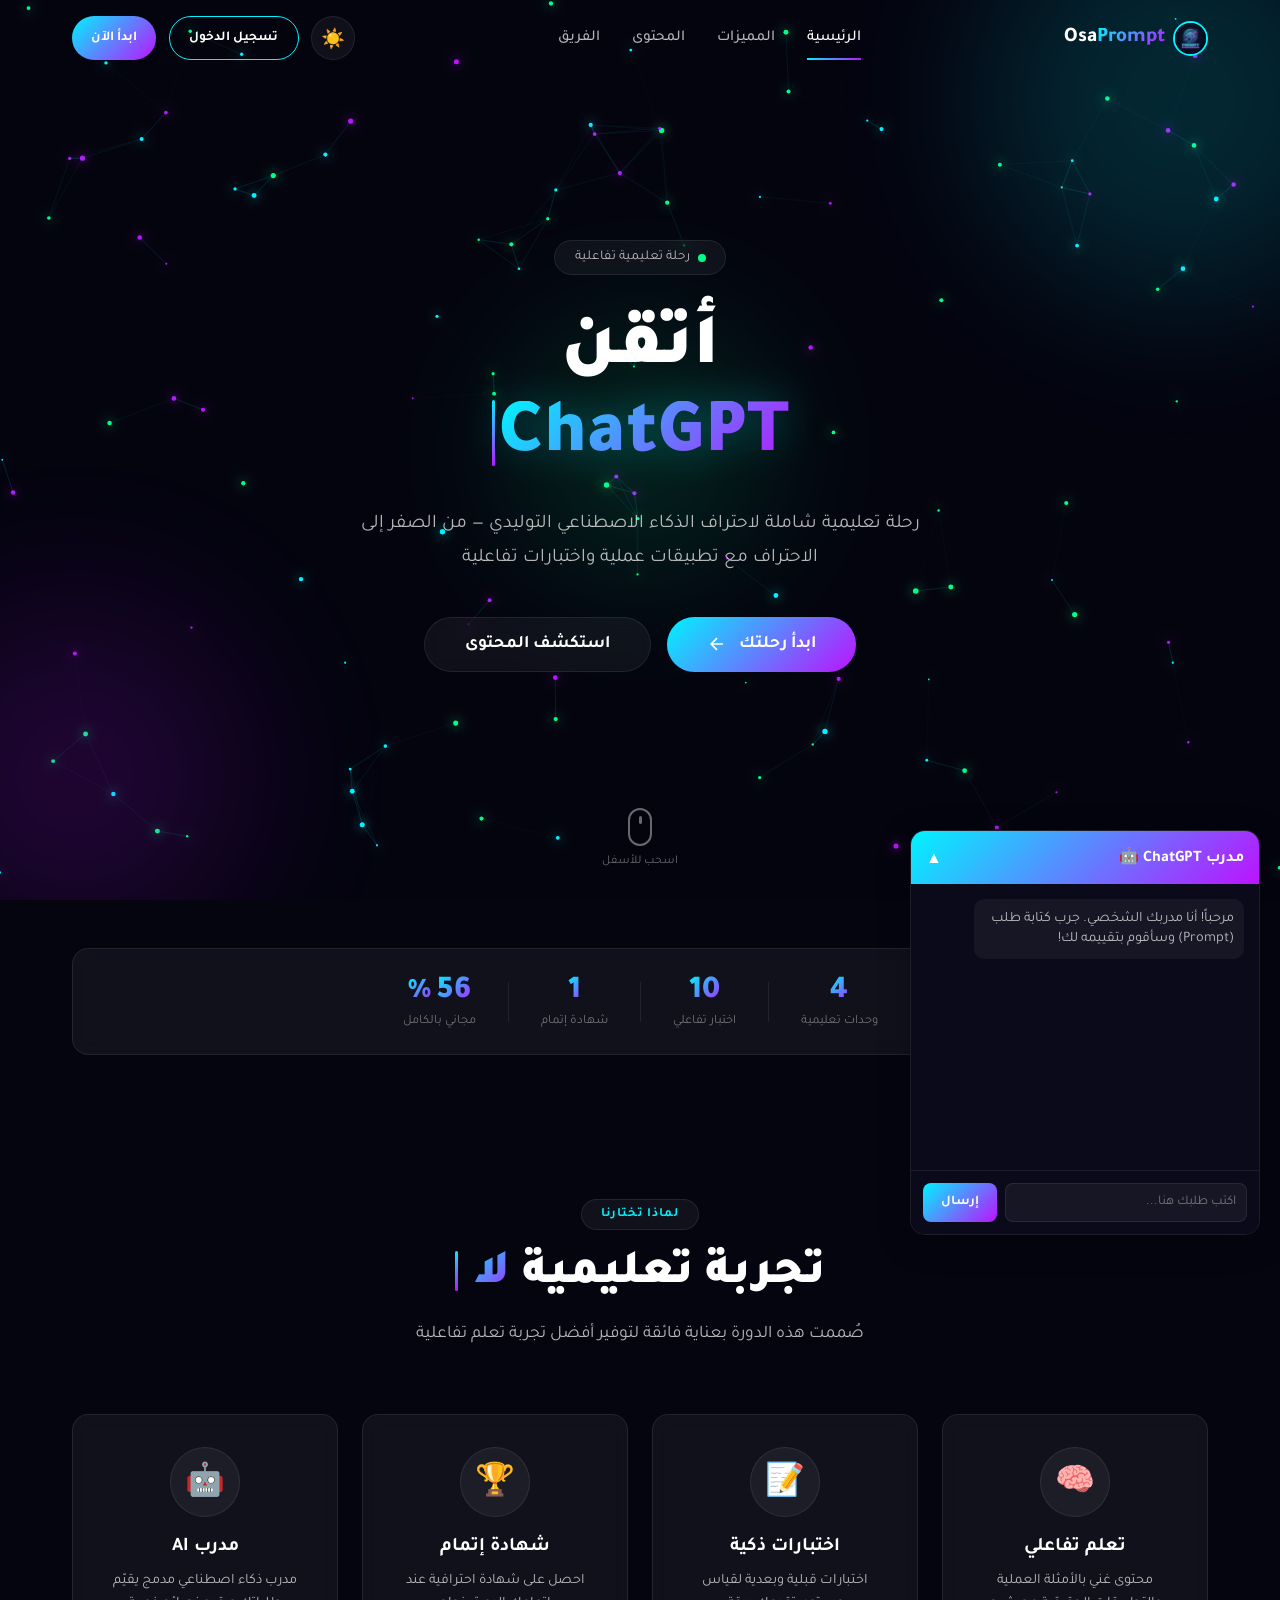
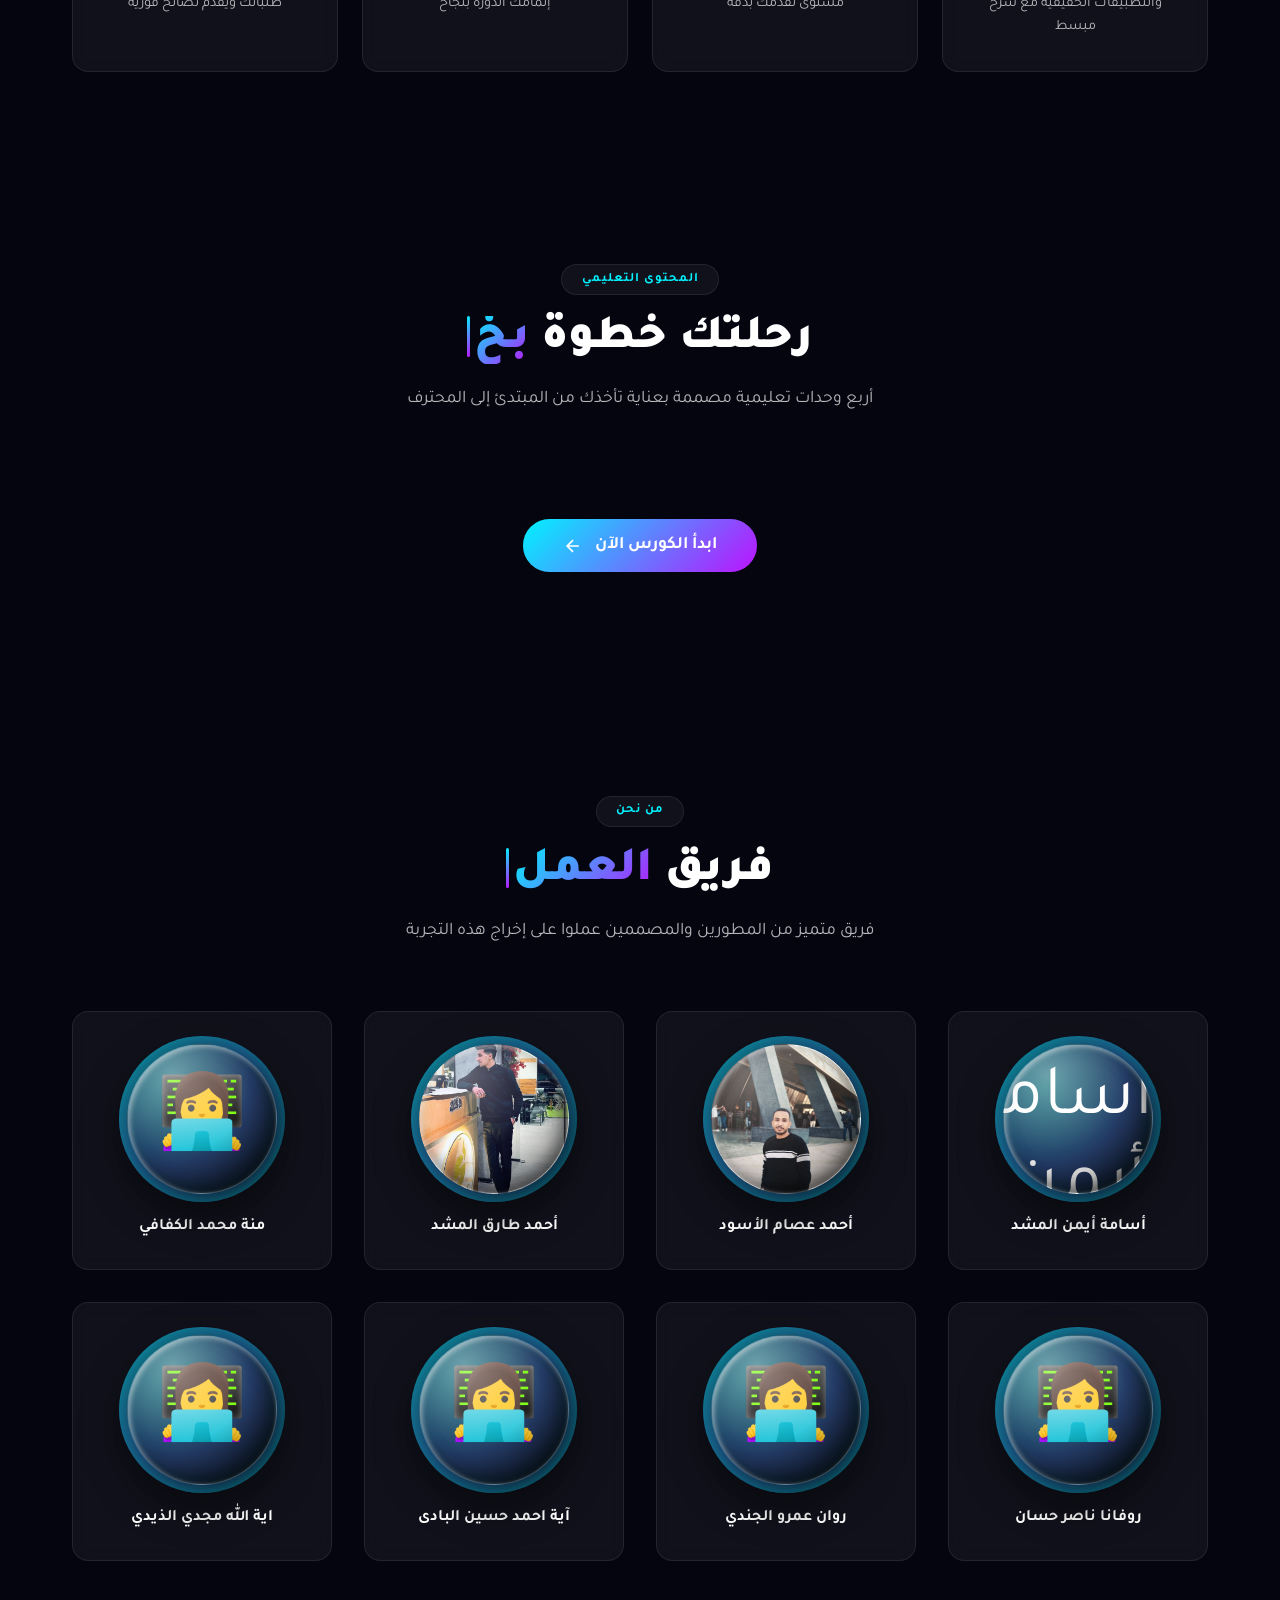
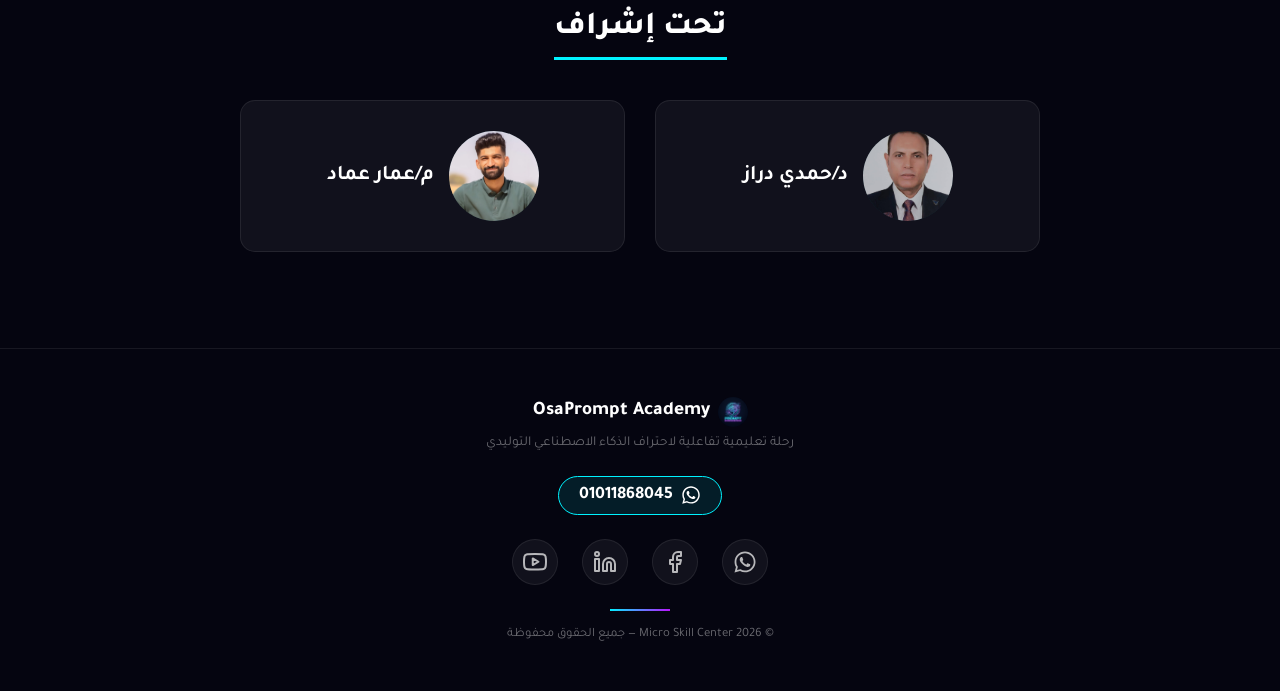
==== commit cda01627: "Update project presentation design, UI enhancements, and add Quizes Platform" ====
--- a/index.html
+++ b/index.html
@@ -32,10 +32,11 @@
     <canvas id="neon-canvas"></canvas>
 
     <!-- ===== NAVBAR ===== -->
+    <div class="nav-overlay" id="nav-overlay"></div>
     <nav class="navbar" id="navbar">
         <div class="nav-container">
             <a href="#" class="nav-logo">
-                <img src="assets/osamai_logo.png" alt="OsamAI Logo" id="navbar-logo" style="height: 35px; border-radius: 50%; border: 2px solid var(--accent); cursor: pointer; transition: transform 0.3s;" onmouseover="this.style.transform='scale(1.1)'" onmouseout="this.style.transform='scale(1)'">
+                <img src="assets/osamai_logo.png" alt="OsamAI Logo" id="navbar-logo" class="nav-logo-img">
                 <span class="logo-text" style="direction: ltr;">Osa<span class="logo-highlight">Prompt</span></span>
             </a>
             <ul class="nav-links" id="nav-links">
@@ -43,13 +44,17 @@
                 <li><a href="#features" class="nav-link">المميزات</a></li>
                 <li><a href="#modules" class="nav-link">المحتوى</a></li>
                 <li><a href="#team" class="nav-link">الفريق</a></li>
+                <li class="mobile-cta-group">
+                    <a href="login.html" class="nav-cta cta-outline">تسجيل الدخول</a>
+                    <button class="nav-cta" id="nav-start-btn-mobile" onclick="showNameModal()">ابدأ الآن</button>
+                </li>
             </ul>
             <div class="nav-actions">
                 <button class="theme-toggle" id="theme-toggle" title="تبديل المظهر" aria-label="Toggle theme">
                     <span class="theme-icon-dark">☀️</span>
                     <span class="theme-icon-light">🌙</span>
                 </button>
-                <a href="login.html" class="nav-cta" style="background: transparent; border: 1px solid var(--accent); margin-left: 10px; text-decoration: none; display: flex; align-items: center; justify-content: center;">تسجيل الدخول</a>
+                <a href="login.html" class="nav-cta cta-outline">تسجيل الدخول</a>
                 <button class="nav-cta" id="nav-start-btn">ابدأ الآن</button>
                 <button class="mobile-menu-btn" id="mobile-menu-btn" aria-label="القائمة">
                     <span></span><span></span><span></span>
@@ -70,11 +75,7 @@
                 <span class="badge-dot"></span>
                 رحلة تعليمية تفاعلية
             </div>
-            <h1 class="hero-title animate-on-scroll">
-                <span class="title-line">أتقن</span>
-                <span class="title-line glow-text">ChatGPT</span>
-                <span class="title-line">باحترافية</span>
-            </h1>
+            <h1 class="hero-title animate-on-scroll" id="hero-typed-title"></h1>
             <p class="hero-subtitle animate-on-scroll">
                 رحلة تعليمية شاملة لاحتراف الذكاء الاصطناعي التوليدي — من الصفر إلى الاحتراف مع تطبيقات عملية واختبارات
                 تفاعلية
@@ -284,19 +285,19 @@
         <div class="container">
             <div class="footer-content">
                 <div class="footer-brand">
-                    <img src="assets/osamai_logo.png" alt="OsamAI Logo" style="height: 30px; border-radius: 50%;">
+                    <img src="assets/osamai_logo.png" alt="OsamAI Logo" class="footer-logo-img">
                     <span style="direction: ltr;">OsaPrompt Academy</span>
                 </div>
-                <p class="footer-text" style="margin-bottom: 10px;">رحلة تعليمية تفاعلية لاحتراف الذكاء الاصطناعي التوليدي</p>
-                <div style="margin-bottom: 1.5rem;">
-                    <a href="https://wa.me/201011868045" target="_blank" style="display: inline-flex; align-items: center; gap: 8px; background: rgba(0, 243, 255, 0.1); border: 1px solid var(--accent); color: var(--text-1); padding: 8px 20px; border-radius: 30px; font-weight: 700; font-size: 1.1rem; text-decoration: none; transition: all 0.3s;" onmouseover="this.style.background='var(--accent)'; this.style.color='#000';" onmouseout="this.style.background='rgba(0, 243, 255, 0.1)'; this.style.color='var(--text-1)';">
-                        <svg xmlns="http://www.svg.org/2000/svg" viewBox="0 0 448 512" fill="currentColor" width="20" height="20"><path d="M380.9 97.1C339 55.1 283.2 32 223.9 32c-122.4 0-222 99.6-222 222 0 39.1 10.2 77.3 29.6 111L0 480l117.7-30.9c32.4 17.7 68.9 27 106.1 27h.1c122.3 0 224.1-99.6 224.1-222 0-59.3-25.2-115-67.1-157zm-157 341.6c-33.2 0-65.7-8.9-94-25.7l-6.7-4-69.8 18.3L72 359.2l-4.4-7c-18.5-29.4-28.2-63.3-28.2-98.2 0-101.7 82.8-184.5 184.6-184.5 49.3 0 95.6 19.2 130.4 54.1 34.8 34.9 56.2 81.2 56.1 130.5 0 101.8-84.9 184.6-186.6 184.6zm101.2-138.2c-5.5-2.8-32.8-16.2-37.9-18-5.1-1.9-8.8-2.8-12.5 2.8-3.7 5.6-14.3 18-17.6 21.8-3.2 3.7-6.5 4.2-12 1.4-32.6-16.3-54-29.1-75.5-66-5.7-9.8 5.7-9.1 16.3-30.3 1.8-3.7 .9-6.9-.5-9.7-1.4-2.8-12.5-30.1-17.1-41.2-4.5-10.8-9.1-9.3-12.5-9.5-3.2-.2-6.9-.2-10.6-.2-3.7 0-9.7 1.4-14.8 6.9-5.1 5.6-19.4 19-19.4 46.3 0 27.3 19.9 53.7 22.6 57.4 2.8 3.7 39.1 59.7 94.8 83.8 35.2 15.2 49 16.5 66.6 13.9 10.7-1.6 32.8-13.4 37.4-26.4 4.6-13 4.6-24.1 3.2-26.4-1.3-2.5-5-3.9-10.5-6.6z"/></svg>
+                <p class="footer-text">رحلة تعليمية تفاعلية لاحتراف الذكاء الاصطناعي التوليدي</p>
+                <div class="footer-whatsapp-wrap">
+                    <a href="https://wa.me/201011868045" target="_blank" class="footer-whatsapp-link">
+                        <svg xmlns="http://www.w3.org/2000/svg" viewBox="0 0 448 512" fill="currentColor" width="20" height="20"><path d="M380.9 97.1C339 55.1 283.2 32 223.9 32c-122.4 0-222 99.6-222 222 0 39.1 10.2 77.3 29.6 111L0 480l117.7-30.9c32.4 17.7 68.9 27 106.1 27h.1c122.3 0 224.1-99.6 224.1-222 0-59.3-25.2-115-67.1-157zm-157 341.6c-33.2 0-65.7-8.9-94-25.7l-6.7-4-69.8 18.3L72 359.2l-4.4-7c-18.5-29.4-28.2-63.3-28.2-98.2 0-101.7 82.8-184.5 184.6-184.5 49.3 0 95.6 19.2 130.4 54.1 34.8 34.9 56.2 81.2 56.1 130.5 0 101.8-84.9 184.6-186.6 184.6zm101.2-138.2c-5.5-2.8-32.8-16.2-37.9-18-5.1-1.9-8.8-2.8-12.5 2.8-3.7 5.6-14.3 18-17.6 21.8-3.2 3.7-6.5 4.2-12 1.4-32.6-16.3-54-29.1-75.5-66-5.7-9.8 5.7-9.1 16.3-30.3 1.8-3.7 .9-6.9-.5-9.7-1.4-2.8-12.5-30.1-17.1-41.2-4.5-10.8-9.1-9.3-12.5-9.5-3.2-.2-6.9-.2-10.6-.2-3.7 0-9.7 1.4-14.8 6.9-5.1 5.6-19.4 19-19.4 46.3 0 27.3 19.9 53.7 22.6 57.4 2.8 3.7 39.1 59.7 94.8 83.8 35.2 15.2 49 16.5 66.6 13.9 10.7-1.6 32.8-13.4 37.4-26.4 4.6-13 4.6-24.1 3.2-26.4-1.3-2.5-5-3.9-10.5-6.6z"/></svg>
                         <span style="direction: ltr;">01011868045</span>
                     </a>
                 </div>
                 <div class="footer-social">
                     <a href="https://wa.me/201011868045" target="_blank" class="social-icon" title="واتساب">
-                        <svg xmlns="http://www.svg.org/2000/svg" viewBox="0 0 448 512" fill="currentColor" width="24" height="24"><path d="M380.9 97.1C339 55.1 283.2 32 223.9 32c-122.4 0-222 99.6-222 222 0 39.1 10.2 77.3 29.6 111L0 480l117.7-30.9c32.4 17.7 68.9 27 106.1 27h.1c122.3 0 224.1-99.6 224.1-222 0-59.3-25.2-115-67.1-157zm-157 341.6c-33.2 0-65.7-8.9-94-25.7l-6.7-4-69.8 18.3L72 359.2l-4.4-7c-18.5-29.4-28.2-63.3-28.2-98.2 0-101.7 82.8-184.5 184.6-184.5 49.3 0 95.6 19.2 130.4 54.1 34.8 34.9 56.2 81.2 56.1 130.5 0 101.8-84.9 184.6-186.6 184.6zm101.2-138.2c-5.5-2.8-32.8-16.2-37.9-18-5.1-1.9-8.8-2.8-12.5 2.8-3.7 5.6-14.3 18-17.6 21.8-3.2 3.7-6.5 4.2-12 1.4-32.6-16.3-54-29.1-75.5-66-5.7-9.8 5.7-9.1 16.3-30.3 1.8-3.7 .9-6.9-.5-9.7-1.4-2.8-12.5-30.1-17.1-41.2-4.5-10.8-9.1-9.3-12.5-9.5-3.2-.2-6.9-.2-10.6-.2-3.7 0-9.7 1.4-14.8 6.9-5.1 5.6-19.4 19-19.4 46.3 0 27.3 19.9 53.7 22.6 57.4 2.8 3.7 39.1 59.7 94.8 83.8 35.2 15.2 49 16.5 66.6 13.9 10.7-1.6 32.8-13.4 37.4-26.4 4.6-13 4.6-24.1 3.2-26.4-1.3-2.5-5-3.9-10.5-6.6z"/></svg>
+                        <svg xmlns="http://www.w3.org/2000/svg" viewBox="0 0 448 512" fill="currentColor" width="24" height="24"><path d="M380.9 97.1C339 55.1 283.2 32 223.9 32c-122.4 0-222 99.6-222 222 0 39.1 10.2 77.3 29.6 111L0 480l117.7-30.9c32.4 17.7 68.9 27 106.1 27h.1c122.3 0 224.1-99.6 224.1-222 0-59.3-25.2-115-67.1-157zm-157 341.6c-33.2 0-65.7-8.9-94-25.7l-6.7-4-69.8 18.3L72 359.2l-4.4-7c-18.5-29.4-28.2-63.3-28.2-98.2 0-101.7 82.8-184.5 184.6-184.5 49.3 0 95.6 19.2 130.4 54.1 34.8 34.9 56.2 81.2 56.1 130.5 0 101.8-84.9 184.6-186.6 184.6zm101.2-138.2c-5.5-2.8-32.8-16.2-37.9-18-5.1-1.9-8.8-2.8-12.5 2.8-3.7 5.6-14.3 18-17.6 21.8-3.2 3.7-6.5 4.2-12 1.4-32.6-16.3-54-29.1-75.5-66-5.7-9.8 5.7-9.1 16.3-30.3 1.8-3.7 .9-6.9-.5-9.7-1.4-2.8-12.5-30.1-17.1-41.2-4.5-10.8-9.1-9.3-12.5-9.5-3.2-.2-6.9-.2-10.6-.2-3.7 0-9.7 1.4-14.8 6.9-5.1 5.6-19.4 19-19.4 46.3 0 27.3 19.9 53.7 22.6 57.4 2.8 3.7 39.1 59.7 94.8 83.8 35.2 15.2 49 16.5 66.6 13.9 10.7-1.6 32.8-13.4 37.4-26.4 4.6-13 4.6-24.1 3.2-26.4-1.3-2.5-5-3.9-10.5-6.6z"/></svg>
                     </a>
                     <a href="https://www.facebook.com/share/1HMxedGmGJ/" target="_blank" class="social-icon" title="فيسبوك">
                         <svg viewBox="0 0 24 24" fill="none" stroke="currentColor" stroke-width="2" stroke-linecap="round" stroke-linejoin="round" width="24" height="24"><path d="M18 2h-3a5 5 0 0 0-5 5v3H7v4h3v8h4v-8h3l1-4h-4V7a1 1 0 0 1 1-1h3z"></path></svg>
@@ -403,11 +404,14 @@
 
     <!-- Lightbox Modal for Logo -->
     <div id="lightbox-modal" class="modal hidden">
-        <button class="close-btn" style="position: fixed; top: 20px; right: 30px; color: white; font-size: 3rem; z-index: 2001; background: rgba(0,0,0,0.5); width: 50px; height: 50px; border-radius: 50%; display: flex; justify-content: center; align-items: center; border: 2px solid var(--accent); cursor: pointer;">&times;</button>
-        <div class="modal-content" style="background: transparent; border: none; box-shadow: none; display: flex; justify-content: center; align-items: center; padding: 0;">
-            <img src="assets/osamai_logo.png" alt="Logo Zoomed" style="max-width: 90vw; max-height: 80vh; border-radius: 50%; box-shadow: 0 0 50px rgba(0, 243, 255, 0.4); animation: pulse-glow 3s infinite alternate;">
-        </div>
-    </div>
+        <button class="close-btn lightbox-close">&times;</button>
+        <div class="modal-content lightbox-content">
+            <img src="assets/osamai_logo.png" alt="Logo Zoomed" class="lightbox-img">
+        </div>
+    </div>
+
+    <!-- Nav Overlay -->
+    <div class="nav-overlay"></div>
 
     <script src="data.js"></script>
     <script src="background.js"></script>
--- a/styles.css
+++ b/styles.css
@@ -44,12 +44,23 @@
 .site-footer{position:relative;z-index:1;padding:3rem 0;border-top:1px solid var(--glass-b)}
 .footer-content{text-align:center}
 .footer-brand{display:flex;align-items:center;justify-content:center;gap:.5rem;font-size:1.2rem;font-weight:800;margin-bottom:.5rem}
+.footer-logo-img{height:30px;border-radius:50%}
 .footer-text{color:var(--text-3);font-size:.85rem;margin-bottom:1.5rem}
+.footer-whatsapp-wrap{margin-bottom:1.5rem}
+.footer-whatsapp-link{display:inline-flex;align-items:center;gap:8px;background:rgba(0,243,255,.1);border:1px solid var(--accent);color:var(--text-1);padding:8px 20px;border-radius:30px;font-weight:700;font-size:1.1rem;text-decoration:none;transition:all .3s}
+.footer-whatsapp-link:hover{background:var(--accent);color:#000}
 .footer-social{display:flex;justify-content:center;gap:1.5rem;margin-bottom:1.5rem}
-.social-icon{color:var(--text-2);transition:all var(--transition);display:flex;align-items:center;justify-content:center;padding:10px;border-radius:50%;background:var(--glass);border:1px solid var(--glass-b)}
+.social-icon{color:var(--text-2);transition:all var(--transition);display:flex;align-items:center;justify-content:center;padding:10px;border-radius:50%;background:var(--glass);border:1px solid var(--glass-b);min-width:44px;min-height:44px}
 .social-icon:hover{color:var(--accent);border-color:var(--accent);transform:translateY(-3px);box-shadow:0 5px 15px rgba(0,243,255,.2)}
 .footer-divider{width:60px;height:2px;background:var(--grad);margin:1.5rem auto 1rem auto}
 .footer-copy{color:var(--text-3);font-size:.8rem}
+/* === LIGHTBOX === */
+.lightbox-close{position:fixed;top:20px;right:30px;color:#fff;font-size:2.5rem;z-index:2001;background:rgba(0,0,0,.5);width:50px;height:50px;border-radius:50%;display:flex;justify-content:center;align-items:center;border:2px solid var(--accent);cursor:pointer;left:auto}
+.lightbox-content{background:transparent!important;border:none!important;box-shadow:none!important;display:flex;justify-content:center;align-items:center;padding:0!important}
+.lightbox-img{max-width:90vw;max-height:80vh;border-radius:50%;box-shadow:0 0 50px rgba(0,243,255,.4);animation:pulse-glow 3s infinite alternate}
+/* === MOBILE CTA GROUP (hidden on desktop) === */
+.mobile-cta-group{display:none;list-style:none}
+@media(max-width:768px){.mobile-cta-group{display:flex;flex-direction:column;gap:.8rem;padding-top:1.5rem;margin-top:.5rem;border-top:1px solid var(--glass-b)}.mobile-cta-group .nav-cta{display:flex!important;width:100%;text-align:center;padding:.8rem 1.5rem;font-size:1rem;justify-content:center}}
 /* === MODAL (kept + improved) === */
 .modal{position:fixed;inset:0;z-index:2000;display:flex;justify-content:center;align-items:center;background:rgba(0,0,0,.7);backdrop-filter:blur(8px);opacity:1;visibility:visible;transition:all .3s}
 .modal.hidden{opacity:0;visibility:hidden;pointer-events:none}
@@ -139,26 +150,70 @@
 }
 /* === RESPONSIVE === */
 @media(max-width:768px){
-.nav-links{display:none;position:absolute;top:100%;left:0;right:0;background:var(--bg-2);border-bottom:1px solid var(--glass-b);flex-direction:column;padding:1rem 2rem;gap:0}
-.nav-links.open{display:flex}
-.nav-link{padding:.8rem 0;border-bottom:1px solid var(--glass-b)}
-.mobile-menu-btn{display:flex}
-.nav-cta{display:none}
-.hero-title{font-size:2.5rem}
-.hero-stats{flex-direction:column;gap:1rem}
-.stat-divider{width:40px;height:1px}
-.features-grid{grid-template-columns:1fr 1fr}
-.team-grid{grid-template-columns:repeat(2,1fr)}
-.chat-widget{width:calc(100% - 20px);right:10px}
-.certificate{padding:20px}
-.cert-title{font-size:2rem}
-.cert-student-name{font-size:1.8rem;padding:0 10px 5px}
+.features-section,.modules-section,.team-section{padding:3.5rem 0}
+.section-header{margin-bottom:2.5rem}
+.section-title{font-size:clamp(1.6rem,4vw,2.2rem)}
+.section-desc{font-size:.95rem}
+.features-grid{grid-template-columns:1fr 1fr;gap:1rem}
+.feature-card{padding:1.5rem 1rem}
+.feature-icon-wrap{width:55px;height:55px}
+.modules-grid{grid-template-columns:1fr;gap:1rem}
+.module-card{padding:1.5rem}
+.team-grid{grid-template-columns:repeat(2,1fr);gap:1.2rem}
+.team-card{width:auto;padding:1.5rem 1rem}
+.team-img{width:110px;height:110px}
+.chat-widget{width:calc(100% - 20px);right:10px;bottom:10px}
+.chat-body{height:300px}
+.modal-content{width:95%;max-height:95vh;padding:1.5rem;border-radius:14px}
+.modal-body h2{font-size:1.6rem}
+.modal-body h3{font-size:1.2rem}
+.modal-body p{font-size:.95rem}
+.certificate{padding:25px 15px}
+.cert-header-logo{font-size:1.2rem;letter-spacing:2px;margin-bottom:15px}
+.cert-title{font-size:1.8rem}
+.cert-subtitle{font-size:.9rem;margin-bottom:20px}
+.cert-student-name{font-size:1.6rem;padding:0 10px 5px}
+.cert-course-title{font-size:1.4rem}
+.cert-score-box{font-size:1.1rem;padding:10px 25px}
+.cert-footer{flex-direction:column;align-items:center;gap:1.5rem;margin-top:30px}
+.signature-line{width:150px}
+.quiz-panel{padding:1.5rem}
+#quiz-title{font-size:1.6rem;margin-bottom:1.2rem}
+#quiz-question-container h3{font-size:1.2rem}
+.quiz-option{padding:12px;font-size:.9rem}
+.action-btn{padding:12px 30px;font-size:1rem}
+.supervisors-grid{grid-template-columns:1fr;gap:1rem;max-width:100%}
+.supervisor-card{padding:20px 15px}
+.supervisor-icon{width:70px;height:70px;font-size:2rem}
+.supervisor-card h3{font-size:1.1rem}
+.footer-social{gap:1rem}
+#user-name-input{width:90%;font-size:1.1rem;padding:12px}
+.close-btn{font-size:1.6rem;top:.8rem;left:.8rem}
 }
 @media(max-width:480px){
 .features-grid{grid-template-columns:1fr}
-.team-grid{grid-template-columns:repeat(2,1fr)}
-.hero-actions{flex-direction:column;align-items:center}
+.team-grid{grid-template-columns:repeat(2,1fr);gap:1rem}
+.team-img{width:90px;height:90px}
+.team-img-inner{font-size:3.5rem}
+.team-card h4{font-size:.85rem}
 .contact-bar{flex-direction:column;align-items:center}
+.certificate{padding:20px 10px}
+.cert-title{font-size:1.5rem}
+.cert-student-name{font-size:1.3rem}
+.cert-course-title{font-size:1.2rem}
+.cert-body p{font-size:1rem}
+.modal-content{padding:1.2rem;width:98%}
+.footer-whatsapp-link{font-size:.95rem !important;padding:6px 14px !important}
+}
+@media(max-width:360px){
+.team-grid{grid-template-columns:1fr}
+.team-card{max-width:250px;margin:0 auto}
+.features-grid{gap:.8rem}
+.certificate{padding:15px 8px}
+.cert-title{font-size:1.3rem}
+.cert-student-name{font-size:1.1rem}
+.cert-header-logo{font-size:1rem}
+.cert-score-box{padding:8px 15px;font-size:1rem}
 }
 
 /* === TEAM ADVANCED STYLES (Neutron) === */
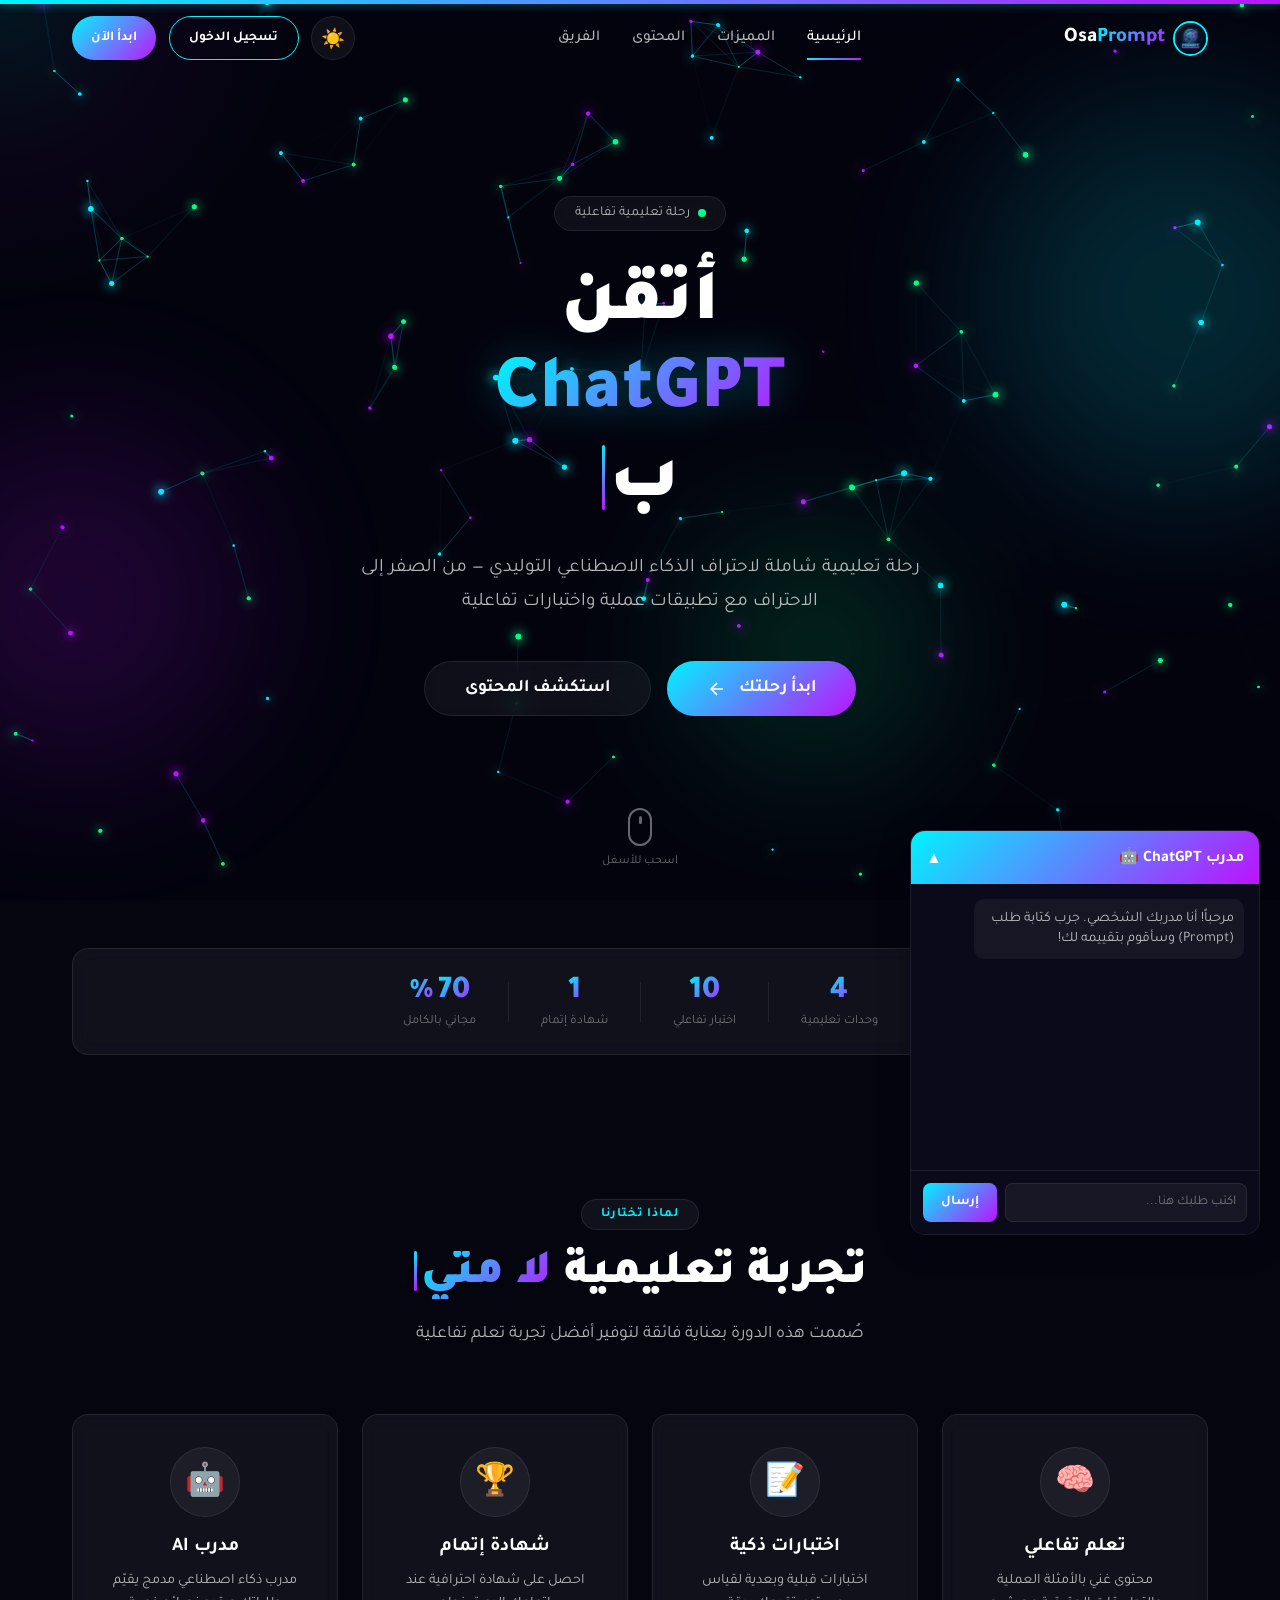
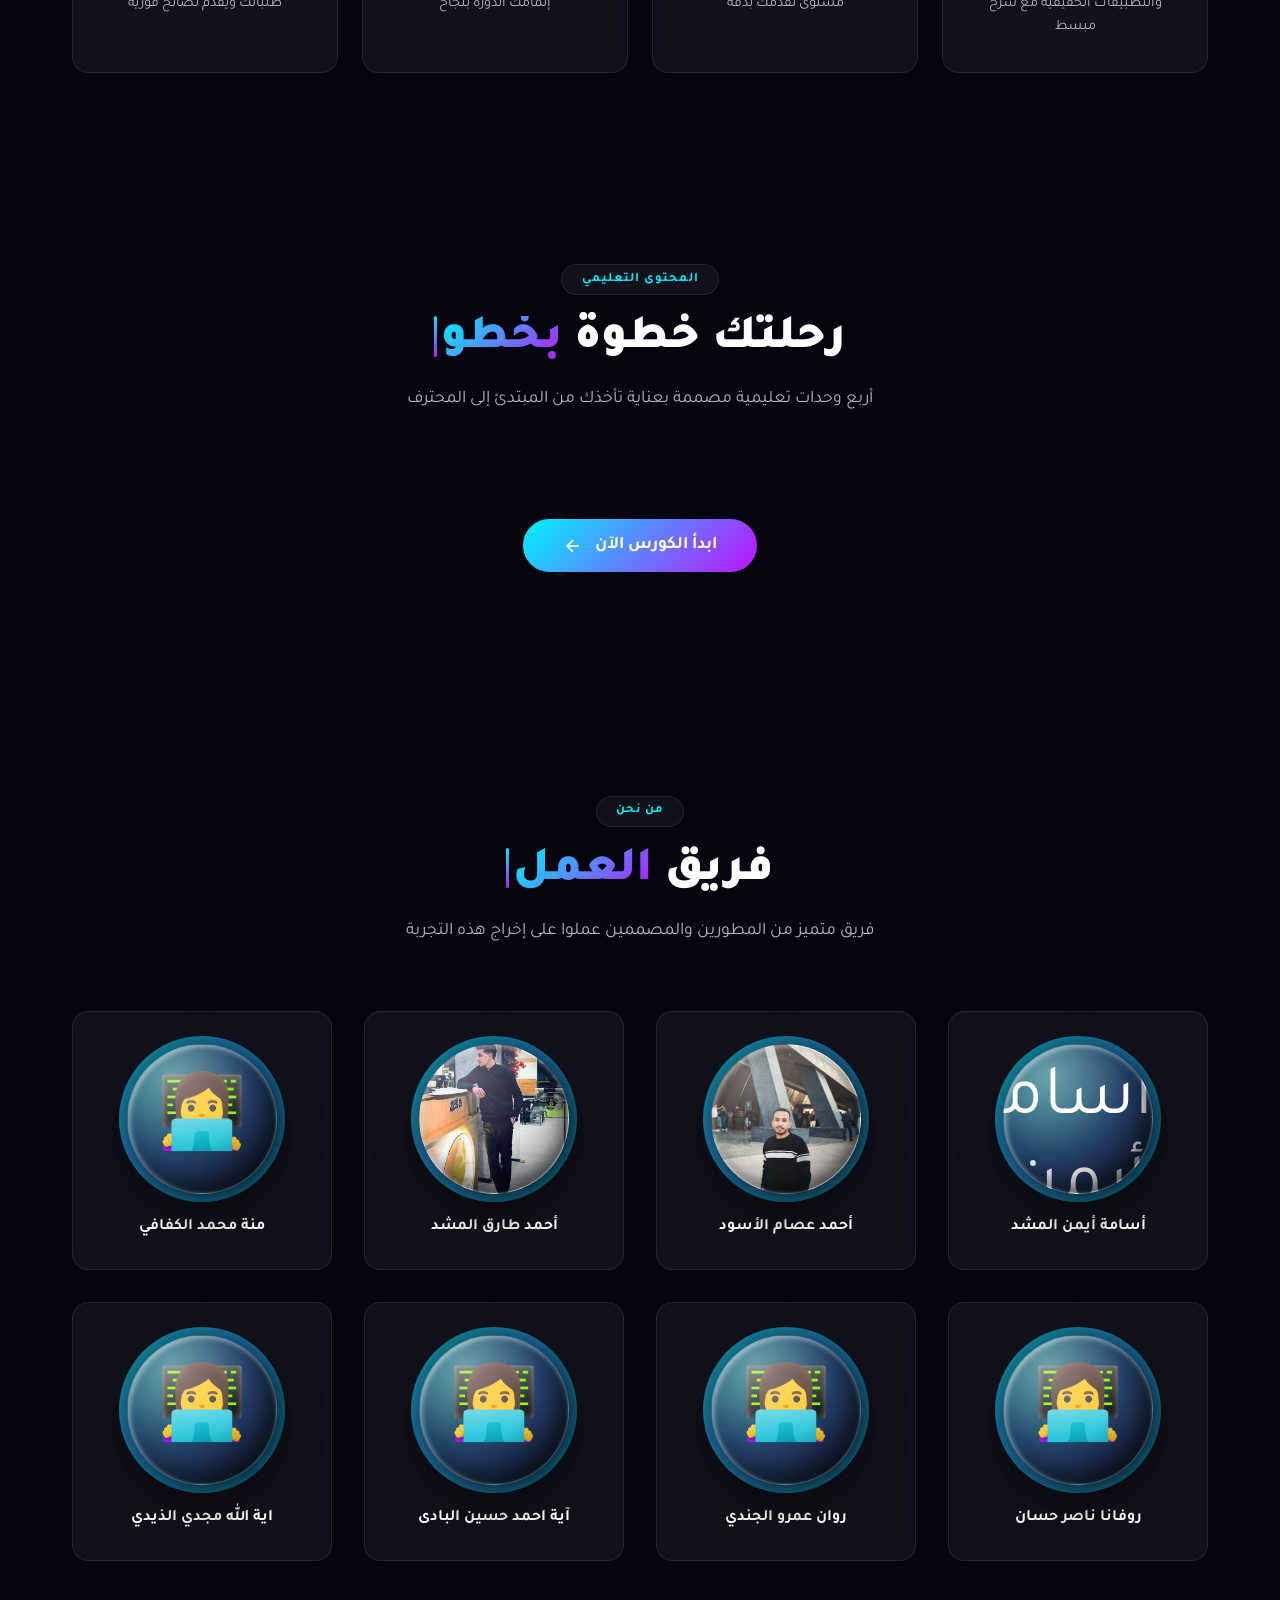
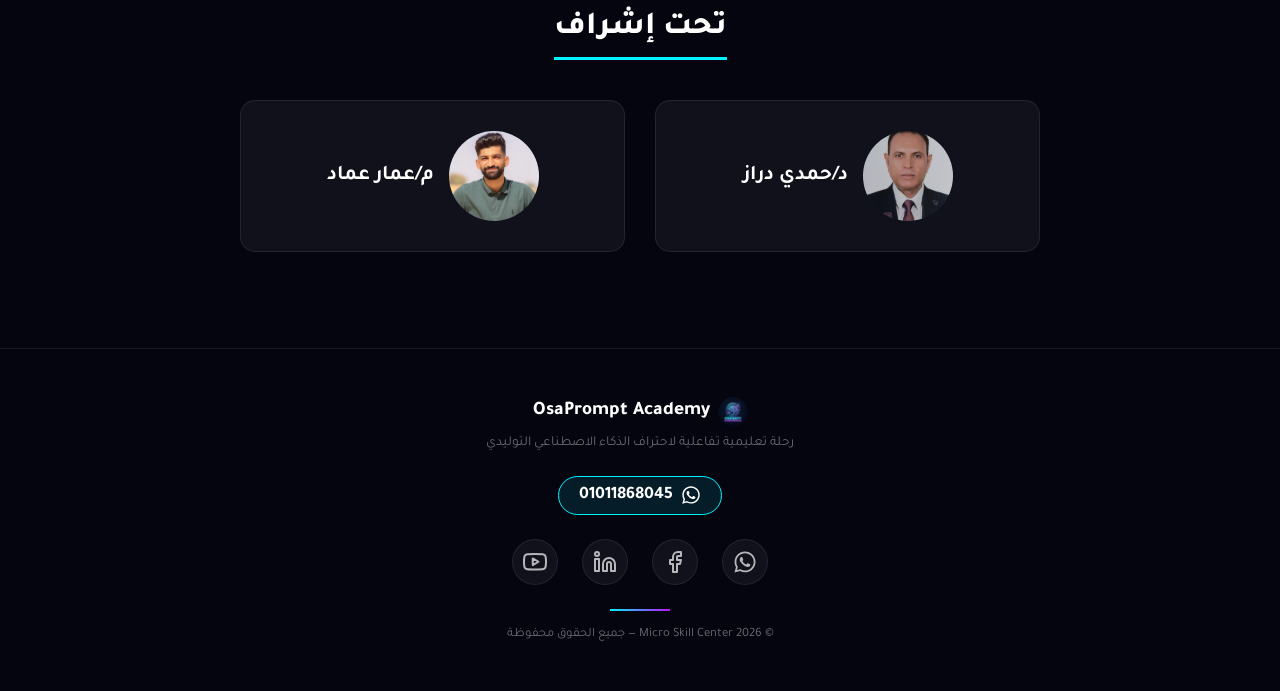
==== commit b4532e06: "feat: enhance UI with GSAP, ScrollTrigger, VanillaTilt, and Custom Cursor glow" ====
--- a/index.html
+++ b/index.html
@@ -29,6 +29,14 @@
 </head>
 
 <body data-theme="dark">
+    <!-- Custom Cursor Glow -->
+    <div class="cursor-glow" id="cursor-glow"></div>
+
+    <!-- Scroll Progress Bar -->
+    <div class="scroll-progress-container">
+        <div class="scroll-progress-bar" id="scroll-progress"></div>
+    </div>
+    
     <canvas id="neon-canvas"></canvas>
 
     <!-- ===== NAVBAR ===== -->
@@ -413,9 +421,15 @@
     <!-- Nav Overlay -->
     <div class="nav-overlay"></div>
 
+    <!-- GSAP & ScrollTrigger -->
+    <script src="https://cdnjs.cloudflare.com/ajax/libs/gsap/3.12.2/gsap.min.js"></script>
+    <script src="https://cdnjs.cloudflare.com/ajax/libs/gsap/3.12.2/ScrollTrigger.min.js"></script>
+
     <script src="data.js"></script>
     <script src="background.js"></script>
     <script src="script.js"></script>
+    <!-- Vanilla Tilt -->
+    <script src="https://cdnjs.cloudflare.com/ajax/libs/vanilla-tilt/1.8.1/vanilla-tilt.min.js"></script>
 </body>
 
 </html>
--- a/styles.css
+++ b/styles.css
@@ -1,4 +1,23 @@
 @import url('base.css');
+
+/* === SCROLL PROGRESS BAR === */
+.scroll-progress-container {
+    position: fixed;
+    top: 0;
+    left: 0;
+    width: 100%;
+    height: 4px;
+    background: rgba(255, 255, 255, 0.05);
+    z-index: 9999;
+    pointer-events: none;
+}
+.scroll-progress-bar {
+    height: 100%;
+    width: 0%;
+    background: var(--grad);
+    box-shadow: 0 0 10px rgba(0, 243, 255, 0.5);
+}
+
 /* === SECTIONS SHARED === */
 .stats-bar{position:relative;z-index:1;padding:3rem 0}
 .features-section,.modules-section,.team-section{position:relative;z-index:1;padding:6rem 0}
@@ -9,8 +28,8 @@
 .gradient-text{background:var(--grad);-webkit-background-clip:text;background-clip:text;-webkit-text-fill-color:transparent}
 .section-desc{font-size:1.1rem;color:var(--text-2);max-width:550px;margin:0 auto;line-height:1.7}
 /* === FEATURES === */
-.features-grid{display:grid;grid-template-columns:repeat(auto-fit,minmax(250px,1fr));gap:1.5rem}
-.feature-card{background:var(--glass);border:1px solid var(--glass-b);border-radius:var(--radius);padding:2rem;text-align:center;transition:all var(--transition);position:relative;overflow:hidden;backdrop-filter:blur(10px)}
+.features-grid{display:grid;grid-template-columns:repeat(auto-fit,minmax(250px,1fr));gap:1.5rem;perspective:1000px}
+.feature-card{background:var(--glass);border:1px solid var(--glass-b);border-radius:var(--radius);padding:2rem;text-align:center;transition:all var(--transition);position:relative;overflow:hidden;backdrop-filter:blur(10px);will-change:transform,opacity}
 .feature-card::before{content:'';position:absolute;inset:0;background:var(--grad);opacity:0;transition:opacity .4s}
 .feature-card:hover{transform:translateY(-8px);border-color:var(--accent);box-shadow:0 12px 40px rgba(0,243,255,.1)}
 .feature-card:hover::before{opacity:.03}
@@ -20,8 +39,8 @@
 .feature-card h3{font-size:1.2rem;margin-bottom:.7rem;color:var(--text-1)}
 .feature-card p{font-size:.9rem;color:var(--text-2);line-height:1.6}
 /* === MODULES GRID === */
-.modules-grid{display:grid;grid-template-columns:repeat(auto-fit,minmax(280px,1fr));gap:1.5rem}
-.module-card{background:var(--glass);backdrop-filter:blur(10px);border:1px solid var(--glass-b);border-radius:var(--radius);padding:2rem;cursor:pointer;transition:all .4s cubic-bezier(.175,.885,.32,1.275);position:relative;overflow:hidden}
+.modules-grid{display:grid;grid-template-columns:repeat(auto-fit,minmax(280px,1fr));gap:1.5rem;perspective:1200px;overflow-x:hidden}
+.module-card{background:var(--glass);backdrop-filter:blur(10px);border:1px solid var(--glass-b);border-radius:var(--radius);padding:2rem;cursor:pointer;transition:all .4s cubic-bezier(.175,.885,.32,1.275);position:relative;overflow:hidden;will-change:transform,opacity}
 .module-card::after{content:'';position:absolute;top:0;left:0;width:100%;height:3px;background:var(--grad);transform:scaleX(0);transform-origin:right;transition:transform .4s}
 .module-card:hover::after{transform:scaleX(1);transform-origin:left}
 .module-card:hover{transform:translateY(-8px);background:var(--glass-h);border-color:var(--accent);box-shadow:0 12px 40px rgba(0,243,255,.12)}
@@ -30,8 +49,8 @@
 .card-title{font-size:1.4rem;margin:1rem 0 .7rem;color:var(--text-1);font-weight:700}
 .card-desc{font-size:.9rem;color:var(--text-2);line-height:1.6}
 /* === TEAM === */
-.team-grid{display:flex;flex-wrap:wrap;justify-content:center;gap:2rem;margin-bottom:3rem}
-.team-card{width:260px;max-width:100%;background:var(--glass);border:1px solid var(--glass-b);border-radius:var(--radius);padding:2rem 1.5rem;text-align:center;transition:all var(--transition);backdrop-filter:blur(10px)}
+.team-grid{display:flex;flex-wrap:wrap;justify-content:center;gap:2rem;margin-bottom:3rem;perspective:1000px}
+.team-card{width:260px;max-width:100%;background:var(--glass);border:1px solid var(--glass-b);border-radius:var(--radius);padding:2rem 1.5rem;text-align:center;transition:all var(--transition);backdrop-filter:blur(10px);will-change:transform,opacity}
 .team-card:hover{transform:translateY(-6px);border-color:var(--accent);box-shadow:0 8px 25px rgba(0,243,255,.1)}
 .team-avatar{font-size:2.5rem;margin-bottom:.8rem;display:block}
 .team-card h4{font-size:1rem;font-weight:700;color:var(--text-1)}
@@ -135,8 +154,7 @@
 @keyframes bounce{0%,100%{transform:translateY(0)}50%{transform:translateY(8px)}}
 @keyframes scroll-wheel{0%{opacity:1;transform:translateY(0)}100%{opacity:0;transform:translateY(8px)}}
 /* Scroll animations */
-.animate-on-scroll{opacity:0;transform:translateY(30px);transition:opacity .6s ease-out,transform .6s ease-out}
-.animate-on-scroll.visible{opacity:1;transform:translateY(0)}
+.animate-on-scroll{opacity:0;visibility:hidden;} /* GSAP will handle showing these */
 /* === HIDDEN === */
 .hidden{display:none!important}
 /* === PRINT === */
@@ -355,4 +373,37 @@
   font-size: 1.3rem;
   margin: 0;
   color: var(--text-1);
+}
+/* === CUSTOM CURSOR GLOW === */
+.cursor-glow {
+    position: fixed;
+    top: 0;
+    left: 0;
+    width: 600px;
+    height: 600px;
+    border-radius: 50%;
+    background: radial-gradient(circle, rgba(0, 243, 255, 0.08) 0%, rgba(188, 19, 254, 0.03) 40%, transparent 70%);
+    pointer-events: none;
+    z-index: 9998;
+    transform: translate(-50%, -50%);
+    transition: width 0.3s, height 0.3s;
+    mix-blend-mode: screen;
+}
+
+[data-theme="light"] .cursor-glow {
+    background: radial-gradient(circle, rgba(0, 119, 170, 0.08) 0%, rgba(100, 10, 150, 0.03) 40%, transparent 70%);
+}
+
+/* Enhancing Cards for Tilt Glare */
+.feature-card, .module-card, .team-card, .supervisor-card {
+    transform-style: preserve-3d;
+}
+.js-tilt-glare {
+    border-radius: inherit;
+}
+
+
+/* Fix Tilt Smoothness */
+.feature-card, .team-card, .module-card, .supervisor-card {
+    transition-property: background-color, border-color, box-shadow, opacity, color, filter !important;
 }
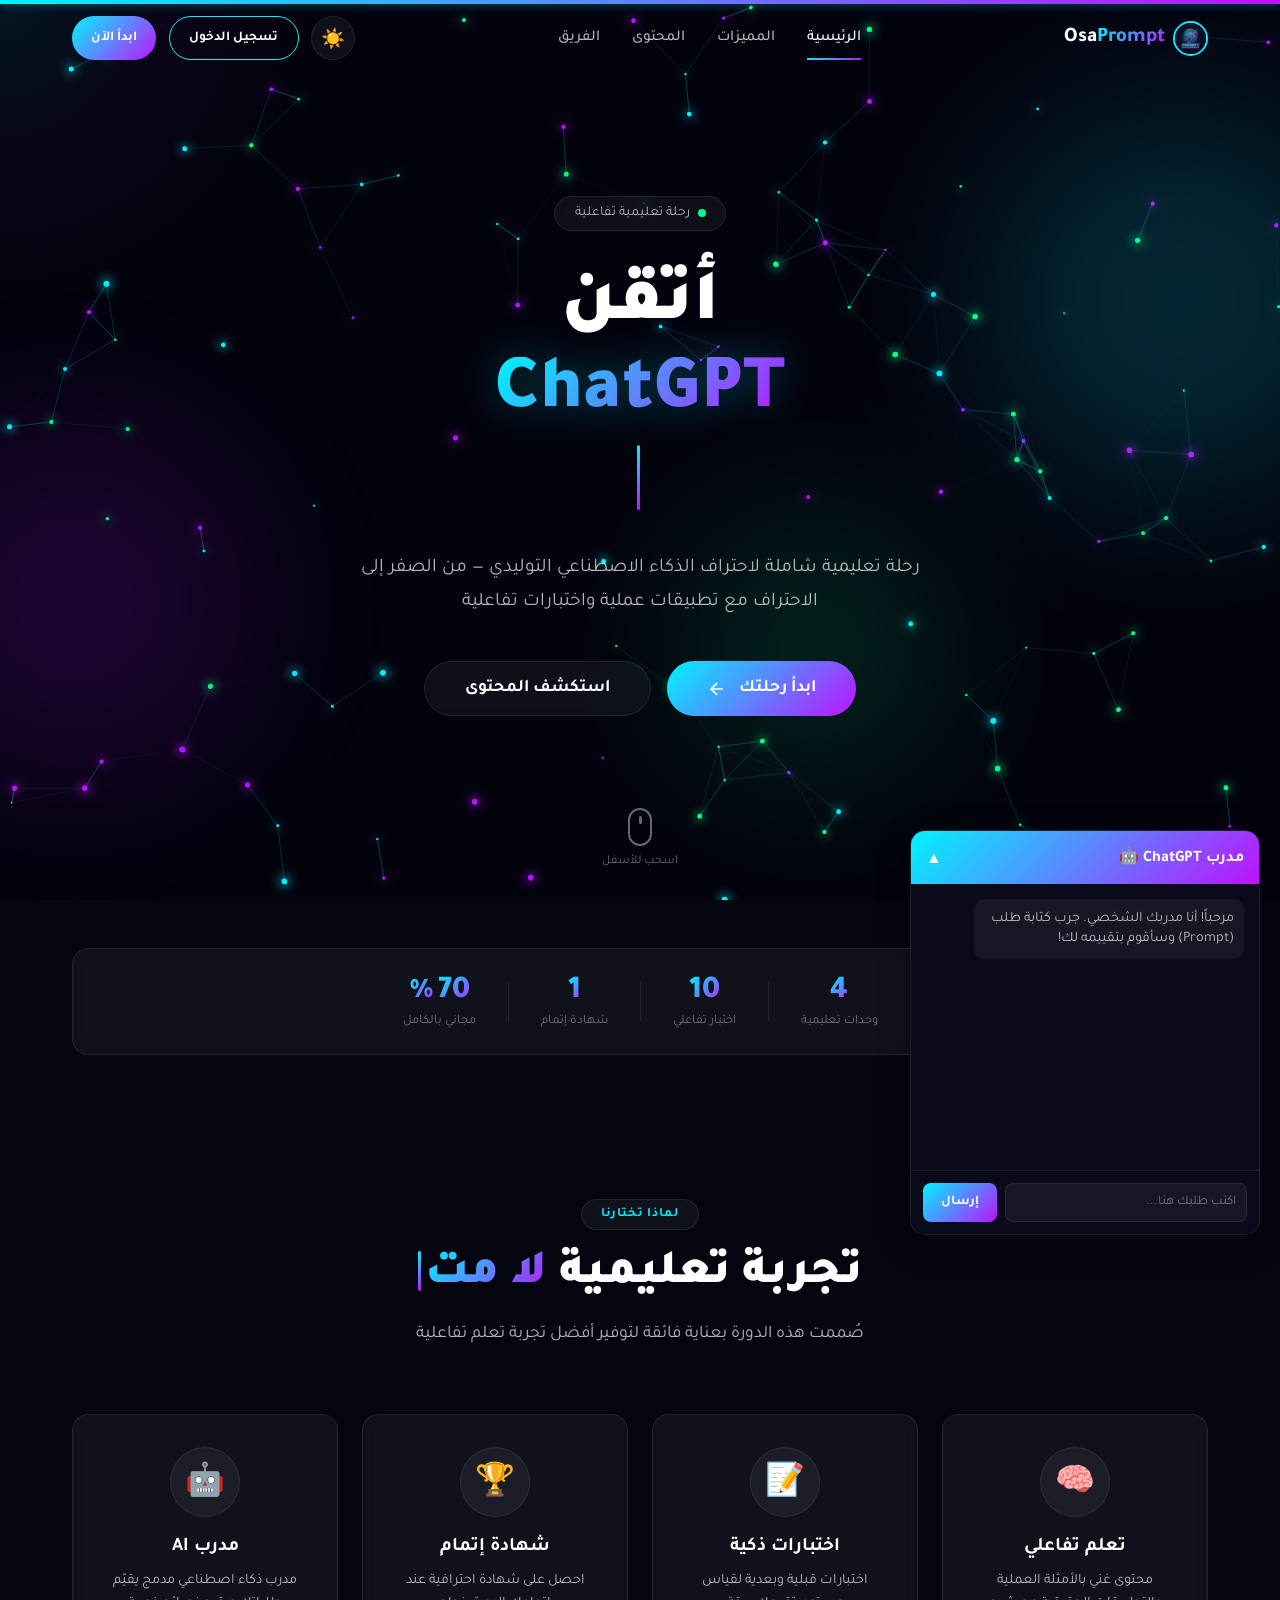
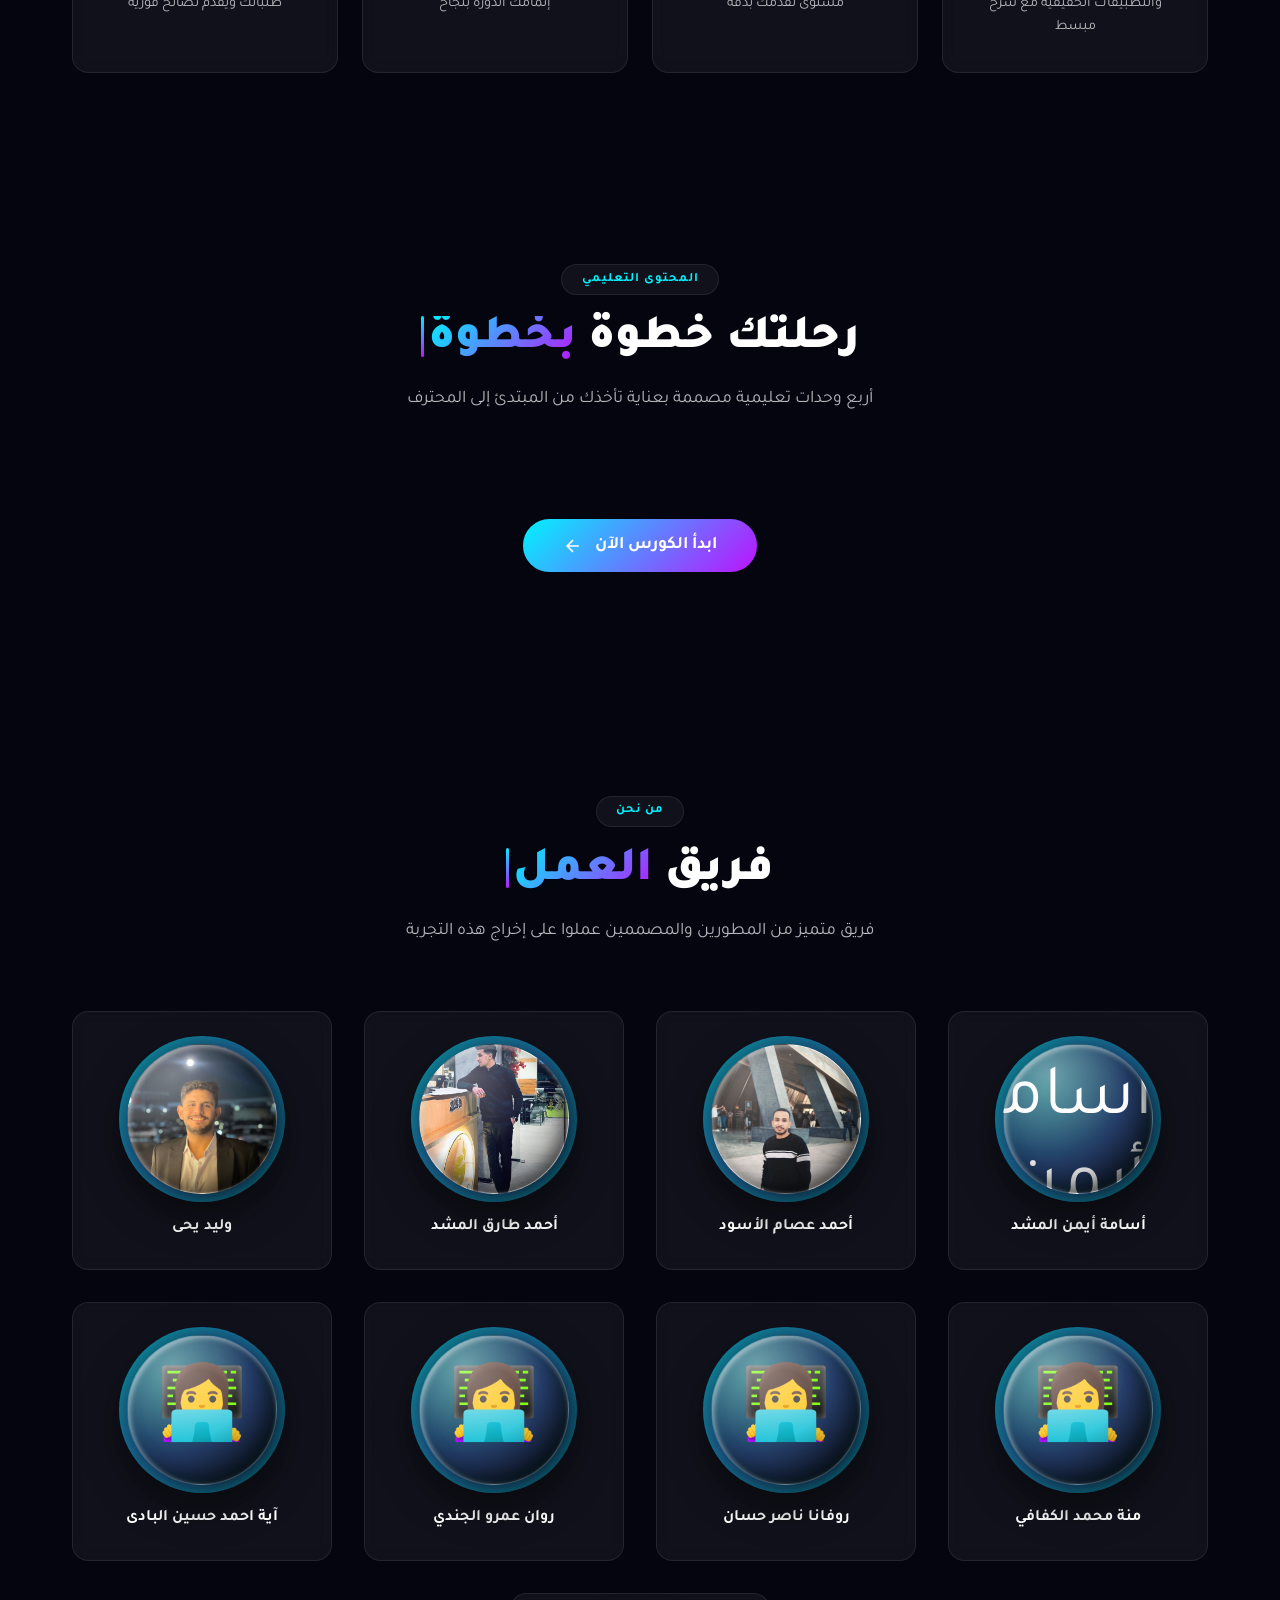
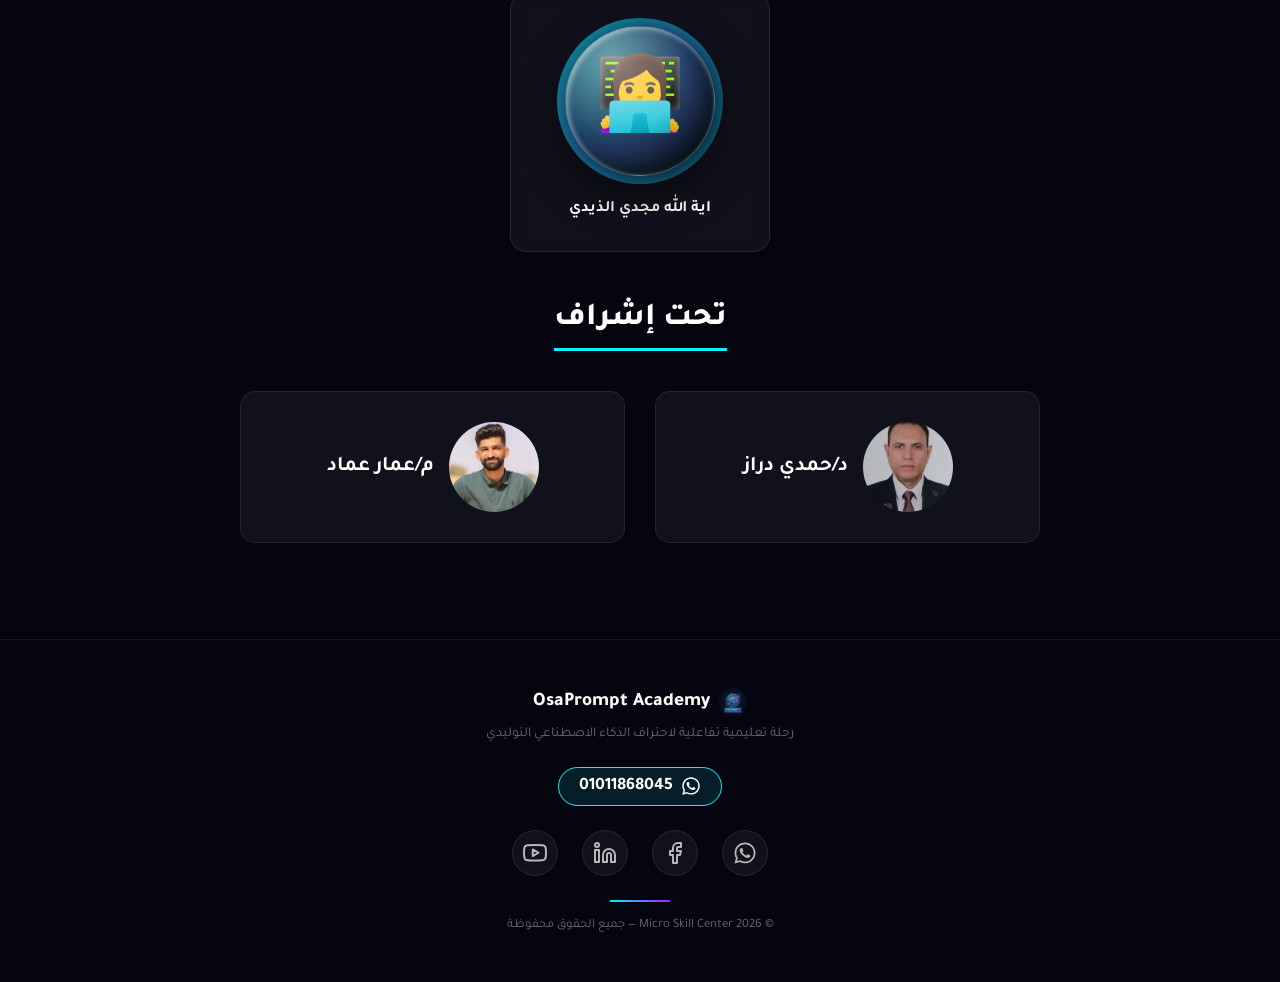
==== commit b57555e5: "Update team section: add Walid Yehia profile" ====
--- a/index.html
+++ b/index.html
@@ -234,29 +234,37 @@
                 </div>
                 <div class="team-card animate-on-scroll" data-delay="150">
                     <div class="team-img">
+                        <div class="team-img-inner">
+                            <img src="WhatsApp%20Image%202026-04-30%20at%209.13.45%20AM.jpeg" alt="وليد يحى">
+                        </div>
+                    </div>
+                    <h4>وليد يحى</h4>
+                </div>
+                <div class="team-card animate-on-scroll" data-delay="200">
+                    <div class="team-img">
                         <div class="team-img-inner">👩‍💻</div>
                     </div>
                     <h4>منة محمد الكفافي</h4>
                 </div>
-                <div class="team-card animate-on-scroll" data-delay="200">
+                <div class="team-card animate-on-scroll" data-delay="250">
                     <div class="team-img">
                         <div class="team-img-inner">👩‍💻</div>
                     </div>
                     <h4>روفانا ناصر حسان</h4>
                 </div>
-                <div class="team-card animate-on-scroll" data-delay="250">
+                <div class="team-card animate-on-scroll" data-delay="300">
                     <div class="team-img">
                         <div class="team-img-inner">👩‍💻</div>
                     </div>
                     <h4>روان عمرو الجندي</h4>
                 </div>
-                <div class="team-card animate-on-scroll" data-delay="300">
+                <div class="team-card animate-on-scroll" data-delay="350">
                     <div class="team-img">
                         <div class="team-img-inner">👩‍💻</div>
                     </div>
                     <h4>آية احمد حسين البادى</h4>
                 </div>
-                <div class="team-card animate-on-scroll" data-delay="350">
+                <div class="team-card animate-on-scroll" data-delay="400">
                     <div class="team-img">
                         <div class="team-img-inner">👩‍💻</div>
                     </div>
